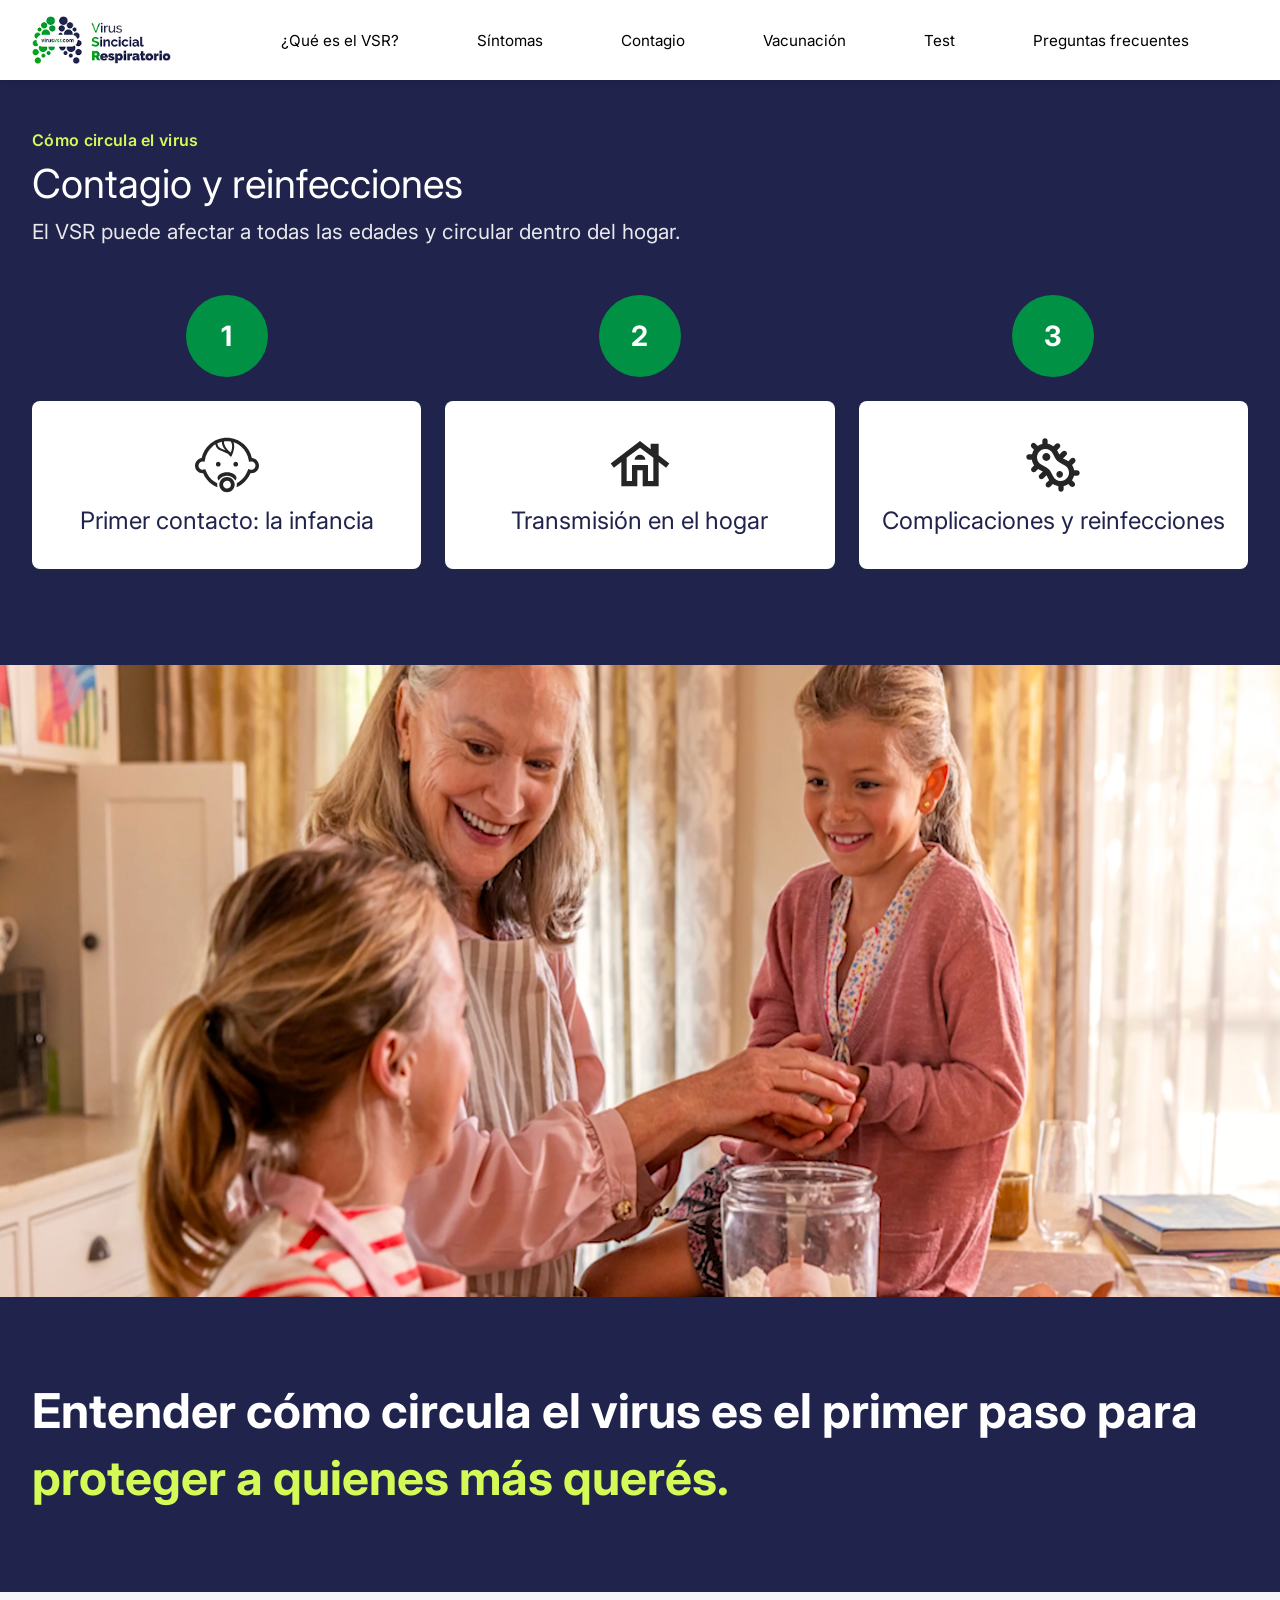
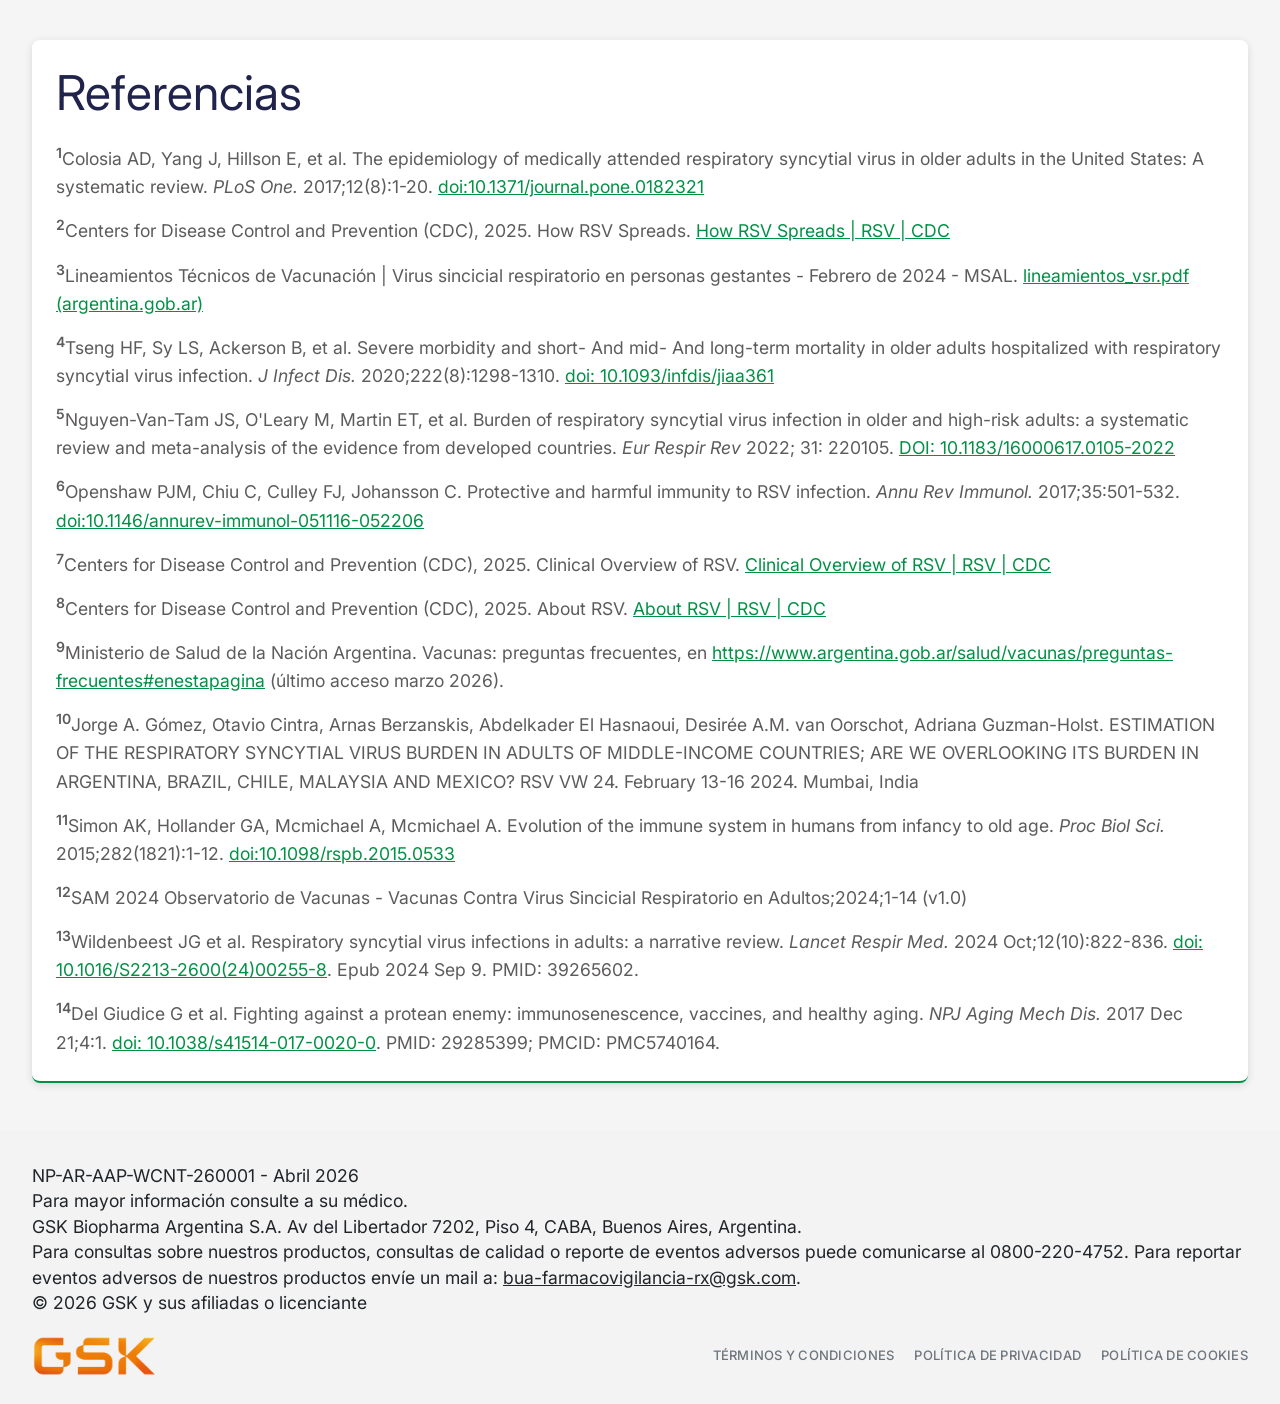
==== contagio.html @ 2f6a4974 "24-4 mapa" ====
<!DOCTYPE html>
<html lang="es">
<head>
  <meta charset="UTF-8">
  <meta name="viewport" content="width=device-width, initial-scale=1.0">
  <title>Contagio y reinfecciones | Virus Sincicial Respiratorio</title>
  <link rel="preconnect" href="https://fonts.googleapis.com">
  <link rel="preconnect" href="https://fonts.gstatic.com" crossorigin>
  <link href="https://fonts.googleapis.com/css2?family=Inter:wght@100..900&display=swap" rel="stylesheet">
  <link href="https://cdn.jsdelivr.net/npm/bootstrap@5.3.2/dist/css/bootstrap.min.css" rel="stylesheet">
  <link href="https://cdn.jsdelivr.net/npm/bootstrap-icons@1.11.1/font/bootstrap-icons.css" rel="stylesheet">
  <link rel="stylesheet" href="css/style.css">
</head>
<body>
  <header class="site-header">
    <div class="container site-header-inner d-flex align-items-center py-3">
      <a href="index.html" class="logo d-flex align-items-center text-decoration-none flex-shrink-0">
        <img src="assets/img/logo-principal-pc.png" alt="VSR - Virus Sincicial Respiratorio" class="logo-img d-block d-lg-none">
        <img src="assets/img/logo-principal-pc.png" alt="VSR - Virus Sincicial Respiratorio" class="logo-img logo-img-pc d-none d-lg-block">
      </a>
      <nav class="header-nav d-none d-lg-flex align-items-center" aria-label="Navegación principal">
        <a href="que-es.html#que-es" class="header-nav-link">¿Qué es el VSR?</a>
        <a href="sintomas.html#sintomas" class="header-nav-link">Síntomas</a>
        <a href="#contagio" class="header-nav-link">Contagio</a>
        <a href="index.html#vacunacion" class="header-nav-link">Vacunación</a>
        <a href="index.html#evaluar-riesgo" class="header-nav-link">Test</a>
        <a href="index.html#faq" class="header-nav-link">Preguntas frecuentes</a>
      </nav>
    </div>
    <div class="header-line"></div>
  </header>

  <main>
    <section id="contagio" class="section-contagio py-5">
      <div class="container">
        <p class="section-contagio-label">Cómo circula el virus</p>
        <h1 class="section-contagio-title mb-2">Contagio y reinfecciones</h1>
        <p class="section-contagio-intro mb-4">El VSR puede afectar a todas las edades y circular dentro del hogar.</p>

        <div class="contagio-flow my-5">
          <div class="contagio-flow-item">
            <span class="contagio-flow-badge contagio-flow-badge-outside d-none d-lg-inline-flex" aria-hidden="true">1</span>
            <div class="contagio-flow-card contagio-card-flip rounded-3 position-relative">
              <div class="contagio-flip-inner">
                <div class="contagio-card-front rounded-3 position-relative">
                  <button type="button" class="contagio-flow-link contagio-ver-mas d-lg-none" aria-label="Ver más">Ver más</button>
                  <div class="contagio-flow-icon">
                    <img src="assets/img/contagios-reinfecciones/bebe.svg" alt="">
                  </div>
                  <h2 class="contagio-flow-title mb-0">Primer contacto: la infancia</h2>
                </div>
                <div class="contagio-card-back rounded-3">
                  <button type="button" class="contagio-flow-link contagio-ver-menos d-lg-none" aria-label="Ver menos">Ver menos</button>
                  <p class="contagio-card-back-text mb-0">La mayoría de las personas contrae VSR en la infancia. En <strong>guarderías</strong> y <strong>escuelas</strong>, el virus se <strong>transmite</strong> con facilidad <sup>2</sup>.</p>
                </div>
              </div>
            </div>
          </div>
          <div class="contagio-arrow text-center py-2"><img src="assets/img/contagios-reinfecciones/flecha-abajo.svg" alt="" class="contagio-arrow-img"></div>

          <div class="contagio-flow-item">
            <span class="contagio-flow-badge contagio-flow-badge-outside d-none d-lg-inline-flex" aria-hidden="true">2</span>
            <div class="contagio-flow-card contagio-card-flip rounded-3 position-relative">
              <div class="contagio-flip-inner">
                <div class="contagio-card-front rounded-3 position-relative">
                  <button type="button" class="contagio-flow-link contagio-ver-mas d-lg-none" aria-label="Ver más">Ver más</button>
                  <div class="contagio-flow-icon">
                    <img src="assets/img/contagios-reinfecciones/en-el-hogar.svg" alt="">
                  </div>
                  <h2 class="contagio-flow-title mb-0">Transmisión en el hogar</h2>
                </div>
                <div class="contagio-card-back rounded-3">
                  <button type="button" class="contagio-flow-link contagio-ver-menos d-lg-none" aria-label="Ver menos">Ver menos</button>
                  <p class="contagio-card-back-text mb-0">Los niños pueden llevar el virus a casa. En el hogar, <strong>adultos mayores</strong> y personas con <strong>enfermedades crónicas</strong> pueden tener mayor riesgo de <strong>complicaciones</strong><sup>2</sup>.</p>
                </div>
              </div>
            </div>
          </div>
          <div class="contagio-arrow text-center py-2"><img src="assets/img/contagios-reinfecciones/flecha-abajo.svg" alt="" class="contagio-arrow-img"></div>

          <div class="contagio-flow-item">
            <span class="contagio-flow-badge contagio-flow-badge-outside d-none d-lg-inline-flex" aria-hidden="true">3</span>
            <div class="contagio-flow-card contagio-card-flip rounded-3 position-relative">
              <div class="contagio-flip-inner">
                <div class="contagio-card-front rounded-3 position-relative">
                  <button type="button" class="contagio-flow-link contagio-ver-mas d-lg-none" aria-label="Ver más">Ver más</button>
                  <div class="contagio-flow-icon">
                    <img src="assets/img/contagios-reinfecciones/reinfecciones.svg" alt="">
                  </div>
                  <h2 class="contagio-flow-title mb-0">Complicaciones y reinfecciones</h2>
                </div>
                <div class="contagio-card-back rounded-3">
                  <button type="button" class="contagio-flow-link contagio-ver-menos d-lg-none" aria-label="Ver menos">Ver menos</button>
                  <p class="contagio-card-back-text mb-0">En algunos casos el <strong>VSR</strong> puede provocar <strong>bronquiolitis</strong> o <strong>neumonía</strong>. Además, puede presentarse más de una vez a lo largo de la vida <sup>7</sup>.</p>
                </div>
              </div>
            </div>
          </div>
        </div>
      </div>
    </section>

    <section class="section-entender-circula">
      <div class="section-entender-foto position-relative">
        <img src="assets/img/entender-como-circula.png" alt="" class="section-entender-img d-lg-none">
        <img src="assets/img/imagen-pc.png" alt="" class="section-entender-img section-entender-img-pc d-none d-lg-block">
        <div class="section-entender-overlay d-none d-lg-flex">
          <span>Este encuentro podría<br>ser interrumpido por el <span class="entender-overlay-vsr">VSR</span></span>
        </div>
      </div>
      <div class="section-entender-texto">
        <div class="container">
          <p class="section-entender-frase mb-0">
            Entender cómo circula el virus es el primer paso para <span class="entender-highlight">proteger a quienes más querés.</span>
          </p>
        </div>
      </div>
    </section>

    <section class="section-referencias py-5" id="referencias">
      <div class="container">
        <div class="referencias-card">
          <h2 class="referencias-title mb-4">Referencias</h2>
          <ul class="referencias-list">
            <li class="referencias-item">
              <sup>1</sup>Colosia AD, Yang J, Hillson E, et al. The epidemiology of medically attended respiratory syncytial virus in older adults in the United States: A systematic review. <em>PLoS One.</em> 2017;12(8):1-20. <a href="https://doi.org/10.1371/journal.pone.0182321" target="_blank" rel="noopener noreferrer">doi:10.1371/journal.pone.0182321</a>
            </li>
            <li class="referencias-item">
              <sup>2</sup>Centers for Disease Control and Prevention (CDC), 2025. How RSV Spreads. <a href="https://www.cdc.gov/rsv/about/transmission.html" target="_blank" rel="noopener noreferrer">How RSV Spreads | RSV | CDC</a>
            </li>
            <li class="referencias-item">
              <sup>3</sup>Lineamientos Técnicos de Vacunación | Virus sincicial respiratorio en personas gestantes - Febrero de 2024 - MSAL. <a href="https://www.argentina.gob.ar/salud/vacunas/lineamientos_vsr" target="_blank" rel="noopener noreferrer">lineamientos_vsr.pdf (argentina.gob.ar)</a>
            </li>
            <li class="referencias-item">
              <sup>4</sup>Tseng HF, Sy LS, Ackerson B, et al. Severe morbidity and short- And mid- And long-term mortality in older adults hospitalized with respiratory syncytial virus infection. <em>J Infect Dis.</em> 2020;222(8):1298-1310. <a href="https://doi.org/10.1093/infdis/jiaa361" target="_blank" rel="noopener noreferrer">doi: 10.1093/infdis/jiaa361</a>
            </li>
            <li class="referencias-item">
              <sup>5</sup>Nguyen-Van-Tam JS, O'Leary M, Martin ET, et al. Burden of respiratory syncytial virus infection in older and high-risk adults: a systematic review and meta-analysis of the evidence from developed countries. <em>Eur Respir Rev</em> 2022; 31: 220105. <a href="https://doi.org/10.1183/16000617.0105-2022" target="_blank" rel="noopener noreferrer">DOI: 10.1183/16000617.0105-2022</a>
            </li>
            <li class="referencias-item">
              <sup>6</sup>Openshaw PJM, Chiu C, Culley FJ, Johansson C. Protective and harmful immunity to RSV infection. <em>Annu Rev Immunol.</em> 2017;35:501-532. <a href="https://doi.org/10.1146/annurev-immunol-051116-052206" target="_blank" rel="noopener noreferrer">doi:10.1146/annurev-immunol-051116-052206</a>
            </li>
            <li class="referencias-item">
              <sup>7</sup>Centers for Disease Control and Prevention (CDC), 2025. Clinical Overview of RSV. <a href="https://www.cdc.gov/rsv/clinical/index.html" target="_blank" rel="noopener noreferrer">Clinical Overview of RSV | RSV | CDC</a>
            </li>
            <li class="referencias-item">
              <sup>8</sup>Centers for Disease Control and Prevention (CDC), 2025. About RSV. <a href="https://www.cdc.gov/rsv/about/index.html" target="_blank" rel="noopener noreferrer">About RSV | RSV | CDC</a>
            </li>
            <li class="referencias-item">
              <sup>9</sup>Ministerio de Salud de la Nación Argentina. Vacunas: preguntas frecuentes, en <a href="https://www.argentina.gob.ar/salud/vacunas/preguntas-frecuentes#enestapagina" target="_blank" rel="noopener noreferrer">https://www.argentina.gob.ar/salud/vacunas/preguntas-frecuentes#enestapagina</a> (último acceso marzo 2026).
            </li>
            <li class="referencias-item">
              <sup>10</sup>Jorge A. Gómez, Otavio Cintra, Arnas Berzanskis, Abdelkader El Hasnaoui, Desirée A.M. van Oorschot, Adriana Guzman-Holst. ESTIMATION OF THE RESPIRATORY SYNCYTIAL VIRUS BURDEN IN ADULTS OF MIDDLE-INCOME COUNTRIES; ARE WE OVERLOOKING ITS BURDEN IN ARGENTINA, BRAZIL, CHILE, MALAYSIA AND MEXICO? RSV VW 24. February 13-16 2024. Mumbai, India
            </li>
            <li class="referencias-item">
              <sup>11</sup>Simon AK, Hollander GA, Mcmichael A, Mcmichael A. Evolution of the immune system in humans from infancy to old age. <em>Proc Biol Sci.</em> 2015;282(1821):1-12. <a href="https://doi.org/10.1098/rspb.2015.0533" target="_blank" rel="noopener noreferrer">doi:10.1098/rspb.2015.0533</a>
            </li>
            <li class="referencias-item">
              <sup>12</sup>SAM 2024 Observatorio de Vacunas - Vacunas Contra Virus Sincicial Respiratorio en Adultos;2024;1-14 (v1.0)
            </li>
            <li class="referencias-item">
              <sup>13</sup>Wildenbeest JG et al. Respiratory syncytial virus infections in adults: a narrative review. <em>Lancet Respir Med.</em> 2024 Oct;12(10):822-836. <a href="https://doi.org/10.1016/S2213-2600(24)00255-8" target="_blank" rel="noopener noreferrer">doi: 10.1016/S2213-2600(24)00255-8</a>. Epub 2024 Sep 9. PMID: 39265602.
            </li>
            <li class="referencias-item">
              <sup>14</sup>Del Giudice G et al. Fighting against a protean enemy: immunosenescence, vaccines, and healthy aging. <em>NPJ Aging Mech Dis.</em> 2017 Dec 21;4:1. <a href="https://doi.org/10.1038/s41514-017-0020-0" target="_blank" rel="noopener noreferrer">doi: 10.1038/s41514-017-0020-0</a>. PMID: 29285399; PMCID: PMC5740164.
            </li>
          </ul>
        </div>
      </div>
    </section>
  </main>

  <footer class="site-footer" role="contentinfo">
    <div class="container site-footer-inner">
      <div class="site-footer-legal">
        <p class="site-footer-line mb-0">NP-AR-AAP-WCNT-260001 - Abril 2026</p>
        <p class="site-footer-line mb-0">Para mayor información consulte a su médico.</p>
        <p class="site-footer-line mb-0">GSK Biopharma Argentina S.A. Av del Libertador 7202, Piso 4, CABA, Buenos Aires, Argentina.</p>
        <p class="site-footer-line mb-0">Para consultas sobre nuestros productos, consultas de calidad o reporte de eventos adversos puede comunicarse al 0800-220-4752. Para reportar eventos adversos de nuestros productos envíe un mail a: <a href="mailto:bua-farmacovigilancia-rx@gsk.com">bua-farmacovigilancia-rx@gsk.com</a>.</p>
        <p class="site-footer-line mb-0">© 2026 GSK y sus afiliadas o licenciante</p>
      </div>
      <div class="site-footer-bar">
        <img src="assets/img/logo-gsk-footer.png" alt="GSK" class="site-footer-logo" width="120" height="40" loading="lazy">
        <nav class="site-footer-nav" aria-label="Enlaces legales">
          <a href="#" class="site-footer-link">Términos y condiciones</a>
          <a href="#" class="site-footer-link">Política de privacidad</a>
          <a href="#" class="site-footer-link">Política de cookies</a>
        </nav>
      </div>
    </div>
  </footer>

  <script src="https://cdn.jsdelivr.net/npm/bootstrap@5.3.2/dist/js/bootstrap.bundle.min.js"></script>
</body>
</html>
---- css/style.css ----
/* ========== Variables ========== */
:root {
  --vsr-bg-dark: #1a1a2e;
  --vsr-bg-darker: #16162a;
  --vsr-green: #009145;
  --vsr-green-hover: #009145;
  --vsr-card-bg: #2d2d2d;
  --vsr-card-bg-light: #3d3d3d;
  --vsr-text: #e0e0e0;
  --vsr-text-muted: #9e9e9e;
}

/* ========== Base ========== */
body {
  margin: 0;
  padding: 0;
  min-height: 100vh;
  background-color: #f5f5f5;
  font-family: "Inter", system-ui, -apple-system, "Segoe UI", Roboto, "Helvetica Neue", Arial, sans-serif;
}

/* ========== HEADER CON LOGO ========== */
.site-header {
  position: sticky;
  top: 0;
  z-index: 1020;
  background-color: #fff;
  box-shadow: 0 2px 8px rgba(0, 0, 0, 0.1);
}

.logo-img {
  display: block;
  max-height: 48px;
  width: auto;
  object-fit: contain;
}

.header-line {
  
  background-color: #5dade2;
  width: 100%;
}

/* ========== HEADER + HERO DESKTOP (solo PC, no toca mobile) ========== */
@media (min-width: 992px) {
  .header-line {
    background-color: black;
  }

  /* Barra superior: logo a la izquierda, enlaces repartidos en el resto del ancho */
  .site-header-inner {
    justify-content: flex-start;
    gap: 0;
  }

  .header-nav {
    flex: 1 1 auto;
    justify-content: space-evenly;
    align-items: center;
    flex-wrap: wrap;
    row-gap: 0.5rem;
    column-gap: clamp(0.5rem, 1.5vw, 1.25rem);
    min-width: 0;
    margin-left: clamp(1.5rem, 4vw, 3.5rem);
    padding: 0;
  }

  .header-nav-link {
    color: black;
    font-size: 0.95rem;
    font-weight: 400;
    text-decoration: none;
    text-align: center;
    line-height: 1.25;
  }

  .header-nav-link:hover {
    color: #20244c;
    text-decoration: underline;
  }

  .hero-desktop {
    background-color: #fafafa;
    padding: 3rem 0 0;
  }

  .hero-desktop-arrow-wrap {
    display: flex;
    justify-content: center;
    align-items: center;
    padding-top:6rem;
    padding-bottom: 4rem;
  }

  .hero-desktop-arrow-link {
    display: inline-flex;
    line-height: 0;
    opacity: 0.85;
    transition: opacity 0.2s ease, transform 0.2s ease;
  }

  .hero-desktop-arrow-link:hover,
  .hero-desktop-arrow-link:focus-visible {
    opacity: 1;
    transform: translateY(2px);
  }

  .hero-desktop-arrow-link:focus-visible {
    outline: 2px solid #009145;
    outline-offset: 4px;
    border-radius: 4px;
  }

  .hero-desktop-left {
    padding-right: 2rem;
  }

  .hero-desktop-left .intro-title {
    text-align: left;
    font-size: 3.6rem;
  }

  .hero-desktop-right {
    position: relative;
    display: flex;
  }

  .hero-desktop-img-wrap {
    position: relative;
    flex: 1;
    width: 100%;
    min-height: 0;
    border-radius: 8px;
    overflow: hidden;
    cursor: default;
    /* Proporción del diseño Figma: 632×596 para que no se estire */
  }

  .hero-desktop-bg {
    position: absolute;
    inset: 0;
    background-image: url("../assets/img/Imagen-principal-pc.png");
    background-size: cover;
    background-position: center;
    background-repeat: no-repeat;
  }

  .hero-desktop-overlay {
    position: absolute;
    bottom: 1rem;
    left: 50%;
    transform: translateX(calc(-50% - 40px));
    background-color: rgba(54, 54, 54, 1);
    color: #fff;
    padding: 1rem 1.5rem;
    border-radius: 8px;
    max-width: 450px;
    width: max-content;
    z-index: 2;
    opacity: 0;
    visibility: hidden;
    pointer-events: none;
    transition: opacity 0.28s ease, visibility 0.28s ease, transform 0.28s ease;
  }

  .hero-desktop-img-wrap:hover .hero-desktop-overlay,
  .hero-desktop-img-wrap:focus-within .hero-desktop-overlay {
    opacity: 1;
    visibility: visible;
    pointer-events: auto;
    transform: translateX(-50%);
  }

  .hero-desktop-overlay-text {
    font-size: 2rem;
    font-weight: 600;
    margin: 0;
    text-align: center;
  }

  .hero-desktop-overlay .text-vsr {
    color: #D3FA57;
  }

  .hero-desktop .intro-buttons .btn {
    width: auto;
    min-width: 200px;
  }

  /* ¿Qué es el VSR? - versión PC (pisar .py-5 de Bootstrap, que usa !important) */
  .section-que-es.py-5 {
    padding-top: 6.25rem !important; /* 100px @ 16px */
    padding-bottom: 6.25rem !important;
  }

  .que-es-label {
    font-size: 1rem; /* 16px @ 16px — mismo criterio que reconocer / evaluar riesgo */
    font-weight: 400;
    letter-spacing: 0.02em;
    color: #009145;
    margin: 0;
    text-align: left;
  }

  .section-que-es .tabs-title {
    text-align: left;
    font-size: 3rem;
    color:#000000
  }

  .section-que-es .que-es-content-wrap {
    max-width: 100%;
    margin-left: auto;
    margin-right: auto;
  }

  .section-que-es .tabs-text,
  .section-que-es .que-es-intro-text {
    text-align: left;
    max-width: 100%;
    width: 100%;
    margin-left: 0;
    margin-right: 0;
    font-size: 1.38rem;
  }

  .section-que-es .que-es-intro-text {
    font-size: 1.5rem;
  }

  .section-que-es .que-es-cards {
    display: grid !important;
    grid-template-columns: 1fr 1fr;
    gap: 1.5rem;
    margin-top: 6rem;
  }

  .section-que-es .que-es-card {
    width: 100%;
    box-sizing: border-box;
    border: 1px solid rgba(0, 145, 69, 0.35);
    border-bottom: 1px solid rgba(0, 145, 69, 0.35);
    box-shadow: 0 2px 4px 0 rgba(0, 0, 0, 0.08);
    min-height: 160px;
    height: auto;
    padding: 40px 24px;
  }

  .section-que-es .que-es-card-icon,
  .section-que-es .que-es-card-icon img {
    width: 4rem;
    height: 4rem;
  }

  .section-que-es .que-es-card-title {
    font-size: 1.5rem;
    font-weight: 700;
    line-height: 1.3;
  }

  .section-que-es .que-es-card-desc {
    font-size: 1.5rem;
    font-weight: 400;
  }

  /* Orden en grid: fila1 = Mayor riesgo, Se transmite | fila2 = Más frecuente, Afecta */
  .section-que-es .que-es-card:nth-child(1) { grid-column: 2; grid-row: 2; }
  .section-que-es .que-es-card:nth-child(2) { grid-column: 2; grid-row: 1; }
  .section-que-es .que-es-card:nth-child(3) { grid-column: 1; grid-row: 1; }
  .section-que-es .que-es-card:nth-child(4) { grid-column: 1; grid-row: 2; }
}

/* ========== BANNER CON FOTO DE FONDO ========== */
.banner-main {
  position: relative;
  min-height: 388px;
  display: flex;
  align-items: flex-end;
  justify-content: center;
  overflow: hidden;
}

.banner-bg {
  position: absolute;
  inset: 0;
  background-color: #2c3e50;
  background-image: url("../assets/img/banner-principal.png");
  background-size: cover;
  background-position: center;
  background-repeat: no-repeat;
}

.banner-content {
  position: relative;
  z-index: 1;
  display: flex;
  align-items: flex-end;
  justify-content: center;
  padding: 0;
  width: 100%;
}

.banner-box {
  background-color: #363636;
  color: #fff;
  text-align: center;
  padding: 1rem 1.5rem;
  width: 100%;
  max-width: 100%;
  opacity: 0;
  transform: translateX(-40px);
  animation: banner-box-enter 0.6s ease 2s forwards;
  margin-bottom:20px ;
}

@keyframes banner-box-enter {
  to {
    opacity: 1;
    transform: translateX(0);
  }
}

.banner-box-line {
  font-size: 1.5rem;
  font-weight: 700;
  margin: 0;
  line-height: 1.3;
}

.banner-box-vsr {
  font-size: 1.5rem;
  font-weight: 700;
  color: #D3FA57 !important;
  line-height: 1.2;
}

/* ========== SECCIÓN DEBAJO DEL BANNER ========== */
.section-below-banner {
  background-color: #fff;
  color: #212529;
}

.intro-title {
  font-size: 2.3rem;
  font-weight: 400;
  color: black;
  line-height: 1.3;
  margin: 0;
}

.intro-title .intro-icon {
  display: inline-flex;
  align-items: center;
  color: #3498db;
  font-size: 1.3rem;
  vertical-align: middle;
}

.intro-subtitle {
  font-size: 1rem;
  font-weight: 400;
  color: #212529;
  margin: 0;
}

.intro-buttons .btn {
  width: 100%;
  padding: 0.75rem 1.25rem;
  border-radius: 8px;
  font-weight: 500;
  font-size: 1.3rem;
}

.btn-cta-primary {
  background-color: var(--vsr-green) !important;
  color: #fff !important;
  border: none;
}

.btn-cta-primary:hover {
  background-color: var(--vsr-green-hover) !important;
  color: #fff !important;
}

.btn-cta-outline {
  background-color: #E6F4EC;
  color: #009145;
  border: none;
  box-shadow: 0 2px 4px rgba(0, 0, 0, 0.15);
}

.btn-cta-outline:hover {
  background-color: #d8efe3;
  color: #009145;
  box-shadow: 0 2px 6px rgba(0, 0, 0, 0.18);
}

.link-learn {
  font-size: 0.9rem;
  color: var(--vsr-green);
  text-decoration: none;
}

.link-learn:hover {
  color: var(--vsr-green-hover);
  text-decoration: underline;
}

/* ========== TABS (¿Qué es? / Síntomas / Prevención / etc.) ========== */
.section-tabs {
  background-color: #f8f9fa;
  color: #212529;
  box-shadow: 10px 4px 20px rgba(0, 0, 0, 0.08), 10px 2px 8px rgba(0, 0, 0, 0.04);
  
}

.tabs-nav {
  flex-wrap: nowrap;
  overflow-x: auto;
  padding: 0.5rem 1rem;
  min-height: 56px;
  background-color: #ffffff;
  box-shadow: 0 -2px 4px 0 rgba(0, 0, 0, 0.15);
  -webkit-overflow-scrolling: touch;
  border-radius: 0;
  width: 100%;
}

.tab-btn {
  display: flex;
  flex-direction: column;
  align-items: center;
  gap: 0.25rem;
  flex: 1;
  min-width: 0;
  padding: 0.5rem 0.25rem;
  border: none;
  background: transparent;
  color: #20244C;
  font-size: 0.7rem;
  font-weight: 500;
  border-radius: 8px;
  cursor: pointer;
  transition: background-color 0.2s, color 0.2s;
}

.tab-btn-icon {
  width: 28px;
  height: 28px;
  object-fit: contain;
}

.tab-btn:hover {
  color: #212529;
  background-color: rgba(0, 0, 0, 0.05);
}

.tab-btn.active {
  color: var(--vsr-green);
  background-color: rgba(46, 204, 113, 0.12);
}

/* ========== Bloque ¿Qué es el VSR? (solo contenido) ========== */
.section-que-es {
  background-color: #f8f9fa;
  color: #212529;
}

.section-que-es .container {
  text-align: left;
}

.que-es-content-wrap {
  width: 100%;
  max-width: 100%;
}

.que-es-intro-text {
  width: 100%;
  max-width: 100%;
  box-sizing: border-box;
}

.que-es-text-green {
  color: #009145;
  font-weight: 700;
}

.que-es-cards {
  display: flex;
  flex-direction: column;
  gap: 24px;
}

.que-es-card {
  display: flex;
  align-items: center;
  gap: 12px;
  padding: 8px;
  border-radius: 8px;
  border: none;
  border-bottom: 1px solid #009145;
  background-color: #FFFFFF;
  box-shadow: 0 2px 4px 0 rgba(0, 0, 0, 0.15);
}

.que-es-card-icon {
  width: 48px;
  height: 48px;
  flex-shrink: 0;
  display: flex;
  align-items: center;
  justify-content: center;
}

.que-es-card-icon img {
  width: 48px;
  height: 48px;
  object-fit: contain;
  display: block;
}

.que-es-card-body {
  flex: 1;
  min-width: 0;
}

.que-es-card-title {
  font-size: 1rem;
  font-weight: 700;
  color: #212529;
  margin: 0;
}

.que-es-card-desc {
  font-size: 0.9rem;
  font-weight: 400;
  color: #5D5B5C;
  line-height: 1.4;
  margin: 0;
}

.que-es-card-desc sup {
  font-size: 0.6em;
}

/* ========== Bloque neumonía VSR (debajo de ¿Qué es el VSR?) ========== */
.section-neumonia-vsr {
  background-color: #20244C;
  color: #fff;
  padding: 3rem 0rem;
}

.neumonia-vsr-destacado {
  font-size: 1.3rem;
  font-weight: 600;
  color: #fff;
  line-height: 1.4;
  margin: 0;
}

.neumonia-vsr-highlight {
  color: #D3FA57;
  font-weight: 700;
}

.neumonia-vsr-highlight sup {
  color: inherit;
  font-size: 0.6em;
}

.neumonia-vsr-texto {
  font-size: 1rem;
  font-weight: 400;
  color: #fff;
  line-height: 1.5;
  margin: 0;
}

.neumonia-vsr-texto sup {
  font-size: 0.6em;
}

@media (min-width: 992px) {
  .neumonia-vsr-destacado {
    font-size: 3rem;
    
  }
  .neumonia-vsr-highlight{
    font-weight: 600;
  }

  .neumonia-vsr-texto {
    font-size: 1.5rem;
  }
}

/* ========== Navegación inferior (como app) ========== */
.bottom-nav {
  position: fixed;
  bottom: 0;
  left: 0;
  right: 0;
  z-index: 1030;
  display: flex;
  justify-content: space-around;
  align-items: center;
  background-color: #ffffff;
  padding: 0.5rem 0.25rem;
  padding-bottom: max(0.5rem, env(safe-area-inset-bottom));
  box-shadow: 0 -2px 8px rgba(0, 0, 0, 0.1);
  min-height: 56px;
}

.bottom-nav-item {
  display: flex;
  flex-direction: column;
  align-items: center;
  gap: 0.2rem;
  flex: 1;
  padding: 0.35rem 0.25rem;
  color: #6c757d;
  font-size: 0.65rem;
  font-weight: 500;
  text-decoration: none;
  border-radius: 8px;
  transition: background-color 0.2s, color 0.2s;
}

.bottom-nav-item:hover {
  color: #212529;
  background-color: rgba(0, 0, 0, 0.04);
}

.bottom-nav-item.active {
  color: var(--vsr-green);
  background-color: rgba(46, 204, 113, 0.12);
}

.bottom-nav-icon {
  width: 26px;
  height: 26px;
  object-fit: contain;
}

.bottom-nav-item-btn {
  background: none;
  border: none;
  cursor: pointer;
  font: inherit;
}

/* ========== Menú móvil (desplegable de abajo hacia arriba) ========== */
.mobile-menu-overlay {
  position: fixed;
  inset: 0;
  z-index: 1040;
  background-color: rgba(0, 0, 0, 0.5);
  opacity: 0;
  visibility: hidden;
  transition: opacity 0.3s ease, visibility 0.3s ease;
}

.mobile-menu-overlay.open {
  opacity: 1;
  visibility: visible;
}

.mobile-menu-panel {
  position: fixed;
  left: 0;
  right: 0;
  bottom: 0;
  max-height: 85vh;
  overflow-y: auto;
  background-color: #fff;
  border-radius: 16px 16px 0 0;
  box-shadow: 0 -4px 20px rgba(0, 0, 0, 0.15);
  transform: translateY(100%);
  transition: transform 0.35s cubic-bezier(0.32, 0.72, 0, 1);
}

.mobile-menu-overlay.open .mobile-menu-panel {
  transform: translateY(0);
}

.mobile-menu-header {
  border-bottom: 1px solid rgba(0, 0, 0, 0.08);
}

.mobile-menu-logo-img {
  max-height: 40px;
  width: auto;
  object-fit: contain;
}

.mobile-menu-logo-text {
  font-size: 0.95rem;
  font-weight: 600;
  color: #20244C;
  display: block;
}

.mobile-menu-logo-text .text-vsr,
.mobile-menu-logo .vsr-verde {
  color: var(--vsr-green);
}

.mobile-menu-logo-site {
  font-size: 0.7rem;
  color: #6c757d;
  margin-top: 0.15rem;
}

.mobile-menu-close {
  font-size: 1.5rem;
  color: #495057;
  line-height: 1;
}

.mobile-menu-close:hover {
  color: #212529;
}

.mobile-menu-nav {
  display: flex;
  flex-direction: column;
  padding-top: 0.5rem;
}

.mobile-menu-link {
  display: flex;
  align-items: center;
  gap: 1rem;
  padding: 1rem 0.75rem;
  color: #212529;
  text-decoration: none;
  font-size: 1rem;
  font-weight: 500;
  border-radius: 8px;
  transition: background-color 0.2s, color 0.2s;
}

.mobile-menu-link:hover {
  background-color: rgba(0, 0, 0, 0.04);
  color: #20244C;
}

.mobile-menu-icon {
  width: 28px;
  height: 28px;
  object-fit: contain;
  flex-shrink: 0;
}

.mobile-menu-icon-bi {
  font-size: 1.4rem;
  color: #20244C;
  width: auto;
  height: auto;
}

body {
  padding-bottom: 72px;
}

.tab-panel {
  display: none;
  animation: fadeIn 0.25s ease;
}

.tab-panel.active {
  display: block;
}

@keyframes fadeIn {
  from { opacity: 0; }
  to { opacity: 1; }
}

.tabs-title {
  font-size: 2.1rem;
  font-weight: 400;
  color: #20244C;
  margin: 0;
  text-align: left;
}

.tabs-text {
  font-size: 1rem;
  color: black;
  line-height: 1.5;
  margin: 0;
  text-align: left;
}

.tabs-text sup {
  font-size: 0.7em;
  vertical-align: super;
  line-height: 0;
}

.tab-card {
  background: #fff;
  border-radius: 12px;
  padding: 1rem;
  text-align: center;
  box-shadow: 0 2px 8px rgba(0, 0, 0, 0.06);
  height: 100%;
  display: flex;
  flex-direction: column;
  align-items: center;
  gap: 0.5rem;
  transition: box-shadow 0.2s;
}

.tab-card:hover {
  box-shadow: 0 4px 12px rgba(0, 0, 0, 0.08);
}

.tab-card-icon {
  width: 64px;
  height: 64px;
  display: flex;
  align-items: center;
  justify-content: center;
  color: var(--vsr-green);
  font-size: 3.25rem;
}

.tab-card-label {
  font-size: 1.2rem;
  font-weight: 600;
  color: #20244C;
  line-height: 1.3;
}

/* ========== Botones CTA ========== */
.btn-cta {
  background-color: var(--vsr-green);
  color: #fff;
  border: none;
  padding: 0.6rem 1.25rem;
  border-radius: 8px;
  font-weight: 600;
  transition: background-color 0.2s;
}

.btn-cta:hover {
  background-color: var(--vsr-green-hover);
  color: #fff;
}

/* ========== Evaluá tu riesgo ========== */
#evaluar-riesgo {
  scroll-margin-top: 5.5rem; /* ancla bajo header sticky */
}

.section-evaluar-riesgo {
  background-color: #fafafa;
  color: #212529;
  padding-top: 3rem;
  padding-bottom: 3rem;
}

.section-evaluar-riesgo .container {
  text-align: left;
}

.evaluar-riesgo-label {
  font-size: 1rem; /* 16px @ 16px — mismo criterio que .reconocer-label */
  font-weight: 500;
  letter-spacing: 0.02em;
  color: var(--vsr-green);
  margin: 0 0 0.5rem 0;
  text-align: left;
}

.evaluar-riesgo-title {
  font-size: 2.1rem;
  font-weight: 400;
  color: black;
  line-height: 1.25;
  margin: 0;
  text-align: left;
}

.evaluar-riesgo-text {
  font-size: 1rem;
  font-weight: 400;
  color: #212529;
  line-height: 1.5;
  margin: 0;
  text-align: left;
}

.btn-evaluar-test {
  padding: 0.75rem 1rem;
  display: block;
  width: 100%;
  border-radius: 99px;
}

/* Botón primario Figma — «Comenzar el test» (Evaluá tu riesgo) */
#btnAbrirAutotest.btn-cta.btn-evaluar-test {
  display: inline-flex;
  align-items: center;
  justify-content: center;
  gap: 10px;
  width: fit-content;
  max-width: min(100%, 228px);
  height: 56px;
  min-height: 56px;
  padding: 16px 32px;
  box-sizing: border-box;
  background-color: #408945;
  color: #fff;
  border: none;
  border-radius: 99px;
  box-shadow: 0 2px 4px rgba(0, 0, 0, 0.15);
  font-weight: 400;
  font-size: 1rem;
  line-height: 1.2;
  text-align: center;
  transition: background-color 0.2s, box-shadow 0.2s;
}

#btnAbrirAutotest.btn-cta.btn-evaluar-test:hover {
  background-color: #009145;
  color: #fff;
  box-shadow: 0 2px 6px rgba(0, 0, 0, 0.18);
}

#btnAbrirAutotest.btn-cta.btn-evaluar-test:focus-visible {
  outline: 2px solid #2d5c2e;
  outline-offset: 2px;
}

@media (min-width: 992px) {
  .section-evaluar-riesgo {
    padding-top: 100px;
    padding-bottom: 100px;
  }
  .section-evaluar-riesgo .container {
    text-align: left;
  }

  .section-evaluar-riesgo .evaluar-riesgo-label,
  .section-evaluar-riesgo .evaluar-riesgo-title,
  .section-evaluar-riesgo .evaluar-riesgo-text {
    text-align: left;
  }

  .section-evaluar-riesgo .evaluar-riesgo-title {
    font-size: 3rem;
  }

  .section-evaluar-riesgo .evaluar-riesgo-text {
    font-size: 1.5rem;
  }

  .section-evaluar-riesgo .btn-evaluar-test {
    max-width: 320px;
    margin-left: 0;
    margin-right: auto;
    font-size: 1.1rem;
  }

  .section-evaluar-riesgo #btnAbrirAutotest.btn-evaluar-test {
    max-width: min(100%, 300px);
    width: fit-content;
    font-size: 1.5rem;
  }
}

/* ========== Autotest (pop-up) — tarjeta Test ========== */
.autotest-overlay {
  position: fixed;
  inset: 0;
  z-index: 1050;
  background-color: rgba(45, 45, 45, 0.72);
  display: flex;
  align-items: center;
  justify-content: center;
  padding: 1rem;
  padding-bottom: max(1rem, env(safe-area-inset-bottom));
  opacity: 0;
  visibility: hidden;
  transition: opacity 0.3s ease, visibility 0.3s ease;
}

.autotest-overlay.open {
  opacity: 1;
  visibility: visible;
}

.autotest-modal {
  background-color: #fff;
  border-radius: 16px;
  max-width: 420px;
  width: 100%;
  max-height: min(90vh, 720px);
  display: flex;
  flex-direction: column;
  box-shadow: 0 12px 40px rgba(0, 0, 0, 0.28);
  position: relative;
  overflow: hidden;
}

.autotest-close {
  position: absolute;
  top: 0.85rem;
  right: 0.85rem;
  z-index: 2;
  background: none;
  border: none;
  font-size: 1.35rem;
  color: #5d5b5c;
  cursor: pointer;
  padding: 0.35rem;
  line-height: 1;
}

.autotest-close:hover {
  color: #212529;
}

.autotest-step.hidden {
  display: none !important;
}

.autotest-step:not(.hidden) {
  display: flex;
  flex-direction: column;
  flex: 1;
  min-height: 0;
}

.autotest-card-head {
  flex-shrink: 0;
  padding: 2.5rem 1.25rem 0.75rem;
  padding-right: 3rem;
}

.autotest-topbar {
  min-height: 2rem;
  display: flex;
  align-items: center;
  margin-bottom: 0.25rem;
}

.autotest-topbar-spacer {
  display: inline-block;
  width: 2rem;
  height: 2rem;
}

.autotest-back {
  background: none;
  border: none;
  font-size: 1.35rem;
  color: #5d5b5c;
  cursor: pointer;
  padding: 0.2rem;
  margin: -0.2rem 0 0 -0.2rem;
  line-height: 1;
}

.autotest-back:hover {
  color: #212529;
}

.autotest-kicker {
  font-size: 0.75rem;
  font-weight: 500;
  text-transform: uppercase;
  letter-spacing: 0.06em;
  color: #6c757d;
  margin: 0 0 0.35rem;
}

.autotest-card-title {
  font-size: 1.125rem;
  font-weight: 500;
  color: #212529;
  line-height: 1.3;
  margin: 0;
}

.autotest-step-text {
  font-size: 0.9375rem;
  color: #495057;
  line-height: 1.55;
  margin: 0;
}

.autotest-card-body {
  flex: 1;
  min-height: 0;
  overflow-y: auto;
  padding: 0.5rem 1.25rem 1rem;
  -webkit-overflow-scrolling: touch;
}

.autotest-card-footer {
  flex-shrink: 0;
  padding: 1rem 1.25rem 1.25rem;
  border-top: 1px solid #e9ecef;
  background-color: #fff;
}

.autotest-btn-footer {
  width: 100%;
  padding: 0.85rem 1rem;
  font-weight: 600;
  font-size: 1rem;
  border: none;
  border-radius: 10px;
  cursor: pointer;
  text-decoration: none;
  text-align: center;
  display: block;
  background-color: #009145;
  color: #fff !important;
  transition: background-color 0.2s, color 0.2s;
}

.autotest-btn-footer:hover:not(:disabled) {
  background-color: #007a3a;
  color: #fff !important;
}

.autotest-btn-footer:disabled {
  opacity: 0.45;
  cursor: not-allowed;
}

.autotest-btn-footer--outline {
  margin-top: 0.65rem;
  background-color: #fff;
  color: #495057 !important;
  border: 1px solid #ced4da;
}

.autotest-btn-footer--outline:hover {
  background-color: #f8f9fa;
  color: #212529 !important;
}

.autotest-final-footer {
  display: flex;
  gap: 0.65rem;
  align-items: center;
}

.autotest-final-footer .autotest-btn-footer {
  flex: 1 1 0;
  margin-top: 0;
}

.autotest-progressbar-wrap {
  margin-bottom: 1rem;
}

.autotest-progressbar {
  height: 4px;
  background-color: #dee2e6;
  border-radius: 4px;
  overflow: hidden;
}

.autotest-progressbar-fill {
  height: 100%;
  background-color: #009145;
  border-radius: 4px;
  transition: width 0.35s ease;
}

.autotest-progress-label {
  font-size: 0.8125rem;
  color: #6c757d;
  margin: 0.5rem 0 0;
}

.autotest-q-title {
  font-size: 1.05rem;
  font-weight: 700;
  color: #212529;
  margin: 0 0 0.75rem;
  line-height: 1.35;
}

.autotest-q-hint {
  font-size: 0.8125rem;
  color: #6c757d;
  margin: -0.35rem 0 0.65rem;
}

.autotest-options {
  display: flex;
  flex-direction: column;
  gap: 0.45rem;
}

.autotest-option {
  display: flex;
  align-items: flex-start;
  gap: 0.65rem;
  padding: 0.55rem 0.65rem;
  border-radius: 10px;
  cursor: pointer;
  font-size: 0.9375rem;
  color: #212529;
  background-color: #f8f9fa;
  border: 1px solid transparent;
  transition: background-color 0.2s, border-color 0.2s;
}

.autotest-option:hover {
  background-color: #eef0f2;
}

.autotest-option:has(input:checked) {
  font-weight: 600;
  background-color: rgba(0, 145, 69, 0.1);
  border-color: rgba(0, 145, 69, 0.35);
}

/* Opciones tipo radio: círculo nativo unificado (también check P2 con misma forma) */
.autotest-option input[type="radio"],
.autotest-options-check .autotest-option input[type="checkbox"] {
  appearance: none;
  -webkit-appearance: none;
  width: 1.125rem;
  height: 1.125rem;
  margin-top: 0.15rem;
  flex-shrink: 0;
  border: 2px solid #adb5bd;
  border-radius: 50%;
  background-color: #fff;
  cursor: pointer;
  transition: border-color 0.15s, box-shadow 0.15s;
}

.autotest-option input[type="radio"]:checked,
.autotest-options-check .autotest-option input[type="checkbox"]:checked {
  border-color: #009145;
  box-shadow: inset 0 0 0 4px #009145;
}

.autotest-option input[type="radio"]:focus-visible,
.autotest-options-check .autotest-option input[type="checkbox"]:focus-visible {
  outline: 2px solid #009145;
  outline-offset: 2px;
}

.autotest-options-check .autotest-option {
  font-size: 0.9rem;
}

/* Pantalla final — compartir */
.autotest-final-body {
  padding-top: 2.75rem;
}

.autotest-final-tagline {
  font-size: 0.875rem;
  color: #6c757d;
  margin: 0 0 0.5rem;
  font-weight: 400;
  line-height: 1.35;
}

.autotest-final-rule {
  height: 2px;
  width: 100%;
  background-color: #009145;
  margin: 0 0 1.25rem;
  border-radius: 1px;
}

.autotest-final-heading {
  font-size: 1.35rem;
  font-weight: 700;
  color: #212529;
  margin: 0 0 1rem;
  line-height: 1.3;
}

.autotest-final-lead {
  font-size: 1.05rem;
  font-weight: 700;
  color: #212529;
  margin: 0 0 0.65rem;
  line-height: 1.4;
}

.autotest-final-text {
  font-size: 0.9375rem;
  font-weight: 400;
  color: #212529;
  margin: 0;
  line-height: 1.5;
}

/* —— Resultado por nivel (sin cabecera TEST / título del flujo) —— */
.autotest-result {
  position: relative;
}

.autotest-result-back {
  position: absolute;
  top: 0.6rem;
  left: 0.5rem;
  z-index: 3;
  width: 2.25rem;
  height: 2.25rem;
  display: flex;
  align-items: center;
  justify-content: center;
  padding: 0;
  margin: 0;
  border: none;
  border-radius: 50%;
  background-color: rgba(255, 255, 255, 0.9);
  color: #5d5b5c;
  font-size: 1.2rem;
  line-height: 1;
  cursor: pointer;
  box-shadow: 0 1px 3px rgba(0, 0, 0, 0.12);
}

.autotest-result-back:hover {
  color: #212529;
  background-color: #fff;
}

.autotest-result-body {
  padding-top: 0rem;
}

.autotest-result-hero {
  display: flex;
  flex-direction: column;
  align-items: center;
  text-align: center;
  gap: 0.65rem;
  margin: 0 -1.25rem 1rem;
  padding: 1.25rem 1.25rem 1rem;
  border-radius: 0;
} 

.autotest-result-icon-ring {
  width: 84px;
  height: 84px;
  border-radius: 50%;
  display: flex;
  align-items: center;
  justify-content: center;
  flex-shrink: 0;
}

.autotest-result-icon-img {
  display: block;
  width: 28px;
  height: 28px;
  object-fit: contain;
}

.autotest-result-badge {
  font-size: 0.8125rem;
  font-weight: 700;
  letter-spacing: 0.04em;
  text-transform: uppercase;
  margin: 0;
  color: #212529;
}

.autotest-result-section-label {
  display: none;
  font-size: 0.875rem;
  color: #5d5b5c;
  font-weight: 400;
  margin: 0 0 0.65rem;
  padding-bottom: 0.4rem;
  border-bottom: 2px solid #009145;
  width:100%;
  max-width: 100%;
  line-height: 1.3;
}

.autotest-result-copy {
  min-width: 0;
}

.autotest-result-title {
  font-size: 1rem;
  font-weight: 700;
  color: #212529;
  margin: 0 0 0.85rem;
  line-height: 1.35;
}

.autotest-result-text {
  font-size: 1rem;
  font-weight: 400;
  line-height: 1.55;
  color: #212529;
}

.autotest-result-text p {
  margin: 0 0 0.75rem;
  font-size: inherit;
}

.autotest-result-text sup {
  font-size: 0.6em;
  font-weight: 600;
}

.autotest-result-text p:last-child {
  margin-bottom: 0;
}

.autotest-result-footer {
  display: flex;
  flex-direction: column;
  gap: 0;
}

.autotest-result--lvl-bajo .autotest-result-hero {
  background-color: #8acca9;
}

.autotest-result--lvl-bajo .autotest-result-icon-ring {
  background-color: #00843f;
}

.autotest-result--lvl-bajo .autotest-result-badge {
  text-transform: none;
  letter-spacing: 0.02em;
  color: #00843f;
  font-size: 1rem;
  font-weight: 700;
}

.autotest-result--lvl-moderado .autotest-result-hero {
  background-color: rgba(229, 160, 0, 0.302);
}

.autotest-result--lvl-moderado .autotest-result-icon-ring {
  background-color: #e5a000;
}

.autotest-result--lvl-aumentado .autotest-result-hero {
  background-color: rgba(191, 106, 2, 0.302);
}

.autotest-result--lvl-aumentado .autotest-result-icon-ring {
  background-color: #bf6a02;
}

.autotest-result--lvl-moderado .autotest-result-badge {
  text-transform: none;
  letter-spacing: 0.02em;
  color: #e5a000;
  font-size: 1rem;
  font-weight: 700;
}

.autotest-result--lvl-aumentado .autotest-result-badge {
  text-transform: none;
  letter-spacing: 0.02em;
  color: #bf6a02;
  font-size: 1rem;
  font-weight: 700;
}

@media (min-width: 992px) {
  .autotest-overlay {
    padding: 2rem;
  }

  .autotest-modal {
    max-width: 520px;
    max-height: min(96vh, 920px);
    height: auto;
    overflow-x: hidden;
    overflow-y: auto;
    border-radius: 20px;
  }

  .autotest-step:not(.hidden) {
    flex: 0 0 auto;
    min-height: 0;
  }

  .autotest-card-head {
    padding-left: 1.75rem;
    padding-right: 3.5rem;
  }

  .autotest-card-body {
    padding-left: 1.75rem;
    padding-right: 1.75rem;
    overflow-y: visible;
    flex: 0 0 auto;
    min-height: 0;
  }

  .autotest-card-footer {
    padding-left: 1.75rem;
    padding-right: 1.75rem;
  }

  .autotest-result-hero {
    margin-left: -1.75rem;
    margin-right: -1.75rem;
    padding-left: 1.75rem;
    padding-right: 1.75rem;
    border-radius: 12px;
    height: auto;
    min-height: 0;
  }

  .autotest-card-title {
    font-size: 1.25rem;
  }

  .autotest-q-title {
    font-size: 1.125rem;
  }

  .autotest-result-footer {
    flex-direction: column;
  }

  .autotest-result-footer .autotest-btn-footer {
    width: 100%;
  }

  .autotest-result .autotest-result-section-label {
    display: block;
  }

  /* Resultado bajo riesgo — layout tipo diseño PC */
  .autotest-result--lvl-bajo .autotest-result-hero {
    border-radius: 12px 12px 0 0;
    margin-bottom: 0;
    padding-top: 1.75rem;
    padding-bottom: 1.5rem;
    
  }
  .autotest-result-hero {
    align-items: center;
    justify-content: center;
  }
  .autotest-result--lvl-bajo .autotest-result-icon-ring {
    width: 80px;
    height: 80px;
  }

  .autotest-result--lvl-bajo .autotest-result-icon-img {
    width: 80px;
    height: 80px;
  }
  .autotest-result-icon-img{
    width: 64px;
    height: 64px;
  }
  .autotest-result--lvl-bajo .autotest-result-badge {
    font-size: 1.5rem;
    line-height: 1.25;
  }

  .autotest-result--lvl-bajo .autotest-result-copy {
    padding-top: 1.35rem;
  }

  .autotest-result--lvl-bajo .autotest-result-title {
    font-size: 1rem;
    font-weight: 700;
    line-height: 1.35;
    margin-bottom: 1rem;
  }

  .autotest-result--lvl-bajo .autotest-result-text {
    font-size: 1rem;
    font-weight: 400;
    line-height: 1.55;
  }

  .autotest-result--lvl-bajo .autotest-result-text p {
    font-size: inherit;
    font-weight: 400;
  }

  .autotest-result--lvl-moderado .autotest-result-hero,
  .autotest-result--lvl-aumentado .autotest-result-hero {
    border-radius: 12px 12px 0 0;
    margin-bottom: 0;
    padding-top: 1.75rem;
    padding-bottom: 1.5rem;
  }

  .autotest-result--lvl-moderado .autotest-result-icon-ring,
  .autotest-result--lvl-aumentado .autotest-result-icon-ring {
    width: 120px;
    height: 120px;
  }

  .autotest-result--lvl-moderado .autotest-result-icon-img,
  .autotest-result--lvl-aumentado .autotest-result-icon-img {
    width: 80px;
    height: 80px;
  }

  .autotest-result--lvl-moderado .autotest-result-badge {
    font-size: 1.5rem;
    line-height: 1.25;
    color: #e5a000;
  }

  .autotest-result--lvl-aumentado .autotest-result-badge {
    font-size: 1.5rem;
    line-height: 1.25;
    color: #bf6a02;
  }

  .autotest-result--lvl-moderado .autotest-result-copy,
  .autotest-result--lvl-aumentado .autotest-result-copy {
    padding-top: 1.35rem;
  }

  .autotest-result--lvl-moderado .autotest-result-title,
  .autotest-result--lvl-aumentado .autotest-result-title {
    font-size: 1rem;
    font-weight: 700;
    line-height: 1.35;
    margin-bottom: 1rem;
  }

  .autotest-result--lvl-moderado .autotest-result-text,
  .autotest-result--lvl-aumentado .autotest-result-text {
    font-size: 1rem;
    font-weight: 400;
    line-height: 1.55;
  }

  .autotest-result--lvl-moderado .autotest-result-text p,
  .autotest-result--lvl-aumentado .autotest-result-text p {
    font-size: inherit;
    font-weight: 400;
  }

  .autotest-final-heading {
    font-size: 1.5rem;
  }

  .autotest-final-lead {
    font-size: 1.125rem;
  }

  .autotest-final-text {
    font-size: 1.05rem;
  }
}

/* ========== Reconocé las señales / Síntomas del VSR ========== */
.section-reconocer {
  background-color: #20244C;
  color: #fff;
  padding-top: 3rem;
  padding-bottom: 3rem;
}

.section-reconocer .container {
  text-align: left;
}

.reconocer-label {
  font-size: 1rem; /* 16px @ 16px */
  font-weight: 500;
  letter-spacing: 0.02em;
  color: #D3FA57;
  margin: 0 0 0.25rem 0;
  text-align: left;
}

.reconocer-title {
  font-size: 2.1rem;
  font-weight: 400;
  color: #fff;
  margin: 0;
  text-align: left;
}

.reconocer-intro {
  font-size: 1rem;
  color: rgba(255, 255, 255, 0.85);
  line-height: 1.5;
  margin: 0;
  text-align: left;
}

.reconocer-sintoma-item {
  display: flex;
  flex-direction: column;
  align-items: center;
  justify-content: flex-start;
  text-align: center;
}

.reconocer-card {
  background-color: #fff;
  color: #212529;
}

.reconocer-icon {
  width: 48px;
  height: 48px;
  margin: 0 auto;
  display: flex;
  align-items: center;
  justify-content: center;
}

@media (min-width: 992px) {
  .reconocer-icon {
    width: 80px;
    height: 80px;
  }
}

.reconocer-icon img {
  width: 100%;
  height: 100%;
  object-fit: contain;
}

.reconocer-sintoma {
  font-size: 1.1rem;
  font-weight: 700;
  color: black;
}

.reconocer-aviso {
  
  background: transparent;
}

.reconocer-aviso-titulo {
  font-size: 1.1rem;
  font-weight: 700;
  color: #D3FA57;
  margin: 0;
  display: inline;
}

.reconocer-aviso-texto {
  font-size: 1.1rem;
  color: rgba(255, 255, 255, 0.9);
  line-height: 1.5;
  margin: 0;
  display: inline;
}

/* Reconocé las señales - versión PC */
@media (min-width: 992px) {
  .section-reconocer {
    padding-top: 100px;
    padding-bottom: 100px;
  }
  .section-reconocer .reconocer-label,
  .section-reconocer .reconocer-title,
  .section-reconocer .reconocer-intro {
    text-align: left;
  }
  .section-reconocer .reconocer-title {
    font-size: 3rem;
  }
  .reconocer-intro {
    font-size: 1.5rem; /* 24px @ 16px */
  }
  .section-reconocer .reconocer-card {
    background-color: transparent;
    padding: 0;
    display: flex;
    flex-direction: column;
    align-items: center;
    justify-content: flex-start;
    gap: 30px;
  }

  .section-reconocer .reconocer-sintomas-row {
    justify-content: center;
    flex-wrap: nowrap;
    gap: 20px;
    width: 100%;
  }

  .section-reconocer .reconocer-sintomas-row .col-lg-2.reconocer-sintoma-item {
    flex: 0 0 auto;
    min-width: 0;
    max-width: none;
    background-color: #d4edda;
    border-radius: 8px;
    padding: 1.25rem 1rem;
    width: 188px;
    height: 144px;
    display: flex;
    flex-direction: column;
    align-items: center;
    justify-content: center;
    text-align: center;
    box-sizing: border-box;
  }

  .section-reconocer .reconocer-aviso {
    width: 100%;
    max-width: none;
    margin-left: 0;
    margin-right: 0;
    text-align: left;
    display: flex;
    flex-wrap: wrap;
    align-items: baseline;
    gap: 0.25rem;
    justify-content: flex-start;
  }

  .section-reconocer .reconocer-aviso-titulo {
    color: #D3FA57;
    margin: 0;
    flex-shrink: 0;
    font-size: 1.5rem;
  }

  .section-reconocer .reconocer-aviso-texto {
    color: rgba(255, 255, 255, 0.95);
    margin: 0;
    font-size: 1.5rem !important;
  }
}

/* Síntomas: 3 arriba + 3 abajo entre 992px y 1250px */
@media (min-width: 992px) and (max-width: 1250px) {
  .section-reconocer .reconocer-sintomas-row {
    display: grid;
    grid-template-columns: repeat(3, minmax(0, 1fr));
    gap: 20px;
    width: 100%;
    margin-left: 0;
    margin-right: 0;
  }

  .section-reconocer .reconocer-sintomas-row > [class*="col-"] {
    padding-left: 0;
    padding-right: 0;
  }

  .section-reconocer .reconocer-sintomas-row .col-lg-2.reconocer-sintoma-item {
    flex: unset;
    width: 100%;
    max-width: none;
    height: 144px;
  }
}

/* ========== Video (Conocé más) ========== */
.section-video-contagio {
  background-color: #e9e9ed;
  color: #212529;
}

.section-video-label {
  font-size: 1rem; /* 16px @ 16px */
  font-weight: 500;
  letter-spacing: 0.02em;
  color: #009145;
  margin: 0 0 0.5rem 0;
}

.section-video-title {
  font-size: 2.1rem;
  font-weight: 500;
  color: #20244C;
  line-height: 1.3;
  margin: 0;
}

.video-section-wrap {
  display: block;
}

.video-section-text {
  margin-bottom: 1.5rem;
}

@media (min-width: 992px) {
  .video-section-wrap {
    display: grid;
    grid-template-columns: 1fr 1.8fr;
    gap: 2rem;
   
  }

  .video-section-text {
    margin-bottom: 0;
  }

  .section-video-contagio .section-video-label {
    color: var(--vsr-green);
  }

  .section-video-contagio .section-video-title {
    color: #000;
    font-size: 2.9375rem; /* 47px @ 16px */
    font-weight: 500;
  }
}

.btn-link-video {
  color: var(--vsr-green);
  font-weight: 600;
  text-decoration: none;
}

.btn-link-video:hover {
  color: var(--vsr-green-hover);
  text-decoration: underline;
}

/* ========== Contagio y reinfecciones ========== */
.section-contagio {
  background-color: #20244C;
  color: rgba(255, 255, 255, 0.95);
}

.section-contagio-label {
  font-size: 1rem; /* 16px @ 16px */
  font-weight: 400;
  letter-spacing: 0.02em;
  color: #D3FA57;
  margin: 0 0 0.5rem 0;
}

.section-contagio-title {
  font-size: 2.1rem;
  font-weight: 400;
  color: #fff;
  margin: 0;
}

.section-contagio-intro {
  font-size: 1rem;
  color: rgba(255, 255, 255, 0.9);
  line-height: 1.5;
  margin: 0;
}

.contagio-card {
  background-color: #20244C;
  box-shadow: none;
}

.contagio-card-icon {
  width: 48px;
  height: 48px;
  display: flex;
  align-items: center;
  justify-content: center;
  flex-shrink: 0;
}

.contagio-card-icon img {
  width: 100%;
  height: 100%;
  object-fit: contain;
}

.contagio-card-title {
  font-size: 1rem;
  font-weight: 700;
  color: #2c3e50;
  margin: 0;
}

.contagio-card-text {
  font-size: 0.9rem;
  color: #495057;
  line-height: 1.5;
  margin: 0;
}

.contagio-arrow-img {
  width: 68px;
  height: 68px;
  display: inline-block;
  object-fit: contain;
}

/* Contagio: 3 tarjetas en flujo (chapa centrada, frente blanco, reverso menta) */
.contagio-flow {
  margin: 0;
}

.contagio-flow-item {
  display: flex;
  flex-direction: column;
  align-items: center;
  width: 100%;
  gap: 0;
}

.contagio-flow-item .contagio-flow-card {
  width: 100%;
}

.contagio-flow-card {
  background-color: transparent;
  box-shadow: none;
  text-align: left;
  border: none;
}

/* Chapa verde centrada sobre la card (mitad inferior sobresale del borde superior) */
.contagio-flow-badge-outside {
  position: relative;
  z-index: 2;
  margin-bottom: 24px;
}

/* Flip card: frente y dorso */
.contagio-card-front {
  display: flex;
  flex-direction: column;
  align-items: center;
  justify-content: center;
  gap: 8px;
  text-align: center;
  padding: 24px 16px;
  min-height: 168px;
  background-color: #fff;
  border: none;
  border-radius: 8px;
  box-shadow: 0 2px 4px rgba(27, 73, 39, 0.15);
}

.contagio-card-back {
  display: none;
  position: relative;
  padding: 42px 20px 22px;
  min-height: 168px;
  background-color: #e6f4ec;
  border: none;
  border-radius: 8px;
  border-bottom: 1px solid #009145;
  box-shadow: 0 2px 4px rgba(27, 73, 39, 0.15);
  text-align: left;
  align-items: center;
  justify-content: center;
}

/* Móvil: flip al tocar "Ver más" (clase .flipped en la card) */
.contagio-flow-card.flipped .contagio-card-front {
  display: none;
}
.contagio-flow-card.flipped .contagio-card-back {
  display: flex;
}

.contagio-card-back-text {
  font-size: 1rem;
  font-weight: 400;
  color: #1b4927;
  line-height: 1.5;
  max-width: 95%;
  margin: 0 auto;
}

.contagio-card-back-text strong {
  color: #1b4927;
  font-weight: 700;
}

.section-contagio .contagio-card-back-text sup {
  color: rgba(27, 73, 39, 0.85);
  font-size: 0.6em;
}

/* Esfera numerada */
.contagio-flow-badge {
  display: inline-flex;
  align-items: center;
  justify-content: center;
  width: 48px;
  height: 48px;
  border-radius: 50%;
  background-color: #009145;
  color: #fff;
  font-size: 1.25rem;
  font-weight: 700;
  line-height: 1;
  flex-shrink: 0;
}

.contagio-flow-link {
  position: absolute;
  top: 12px;
  right: 12px;
  font-size: 0.85rem;
  color: #009145;
  text-decoration: none;
  background: none;
  border: none;
  cursor: pointer;
  padding: 0;
  font-weight: 600;
  z-index: 3;
}

.contagio-flow-link:hover {
  color: #007038;
  text-decoration: underline;
}

.contagio-flow-icon {
  display: flex;
  justify-content: center;
  align-items: center;
  margin: 0;
}

.contagio-card-front .contagio-flow-icon img {
  width: 74px;
  height: 74px;
  object-fit: contain;
  filter: brightness(0);
  opacity: 0.85;
}

.contagio-flow-title {
  font-size: 1.3rem;
  font-weight: 700;
  color: #20244c;
  margin: 0;
  text-align: center;
  line-height: 1.35;
  max-width: 100%;
}

/* Flechas entre tarjetas (móvil): fondo azul, flecha verde en el SVG */
.contagio-arrow {
  background-color: #20244C;
  width: 100%;
}

/* Contagio y reinfecciones - versión PC (3 tarjetas en fila, más cuadradas) */
@media (min-width: 992px) {
  .section-contagio .section-contagio-label,
  .section-contagio .section-contagio-title,
  .section-contagio .section-contagio-intro {
    text-align: left;
  }

  .section-contagio .section-contagio-title {
    font-size: 2.5rem;
    color: #fff;
  }

  .section-contagio .section-contagio-intro {
    font-size: 1.3rem;
    color: rgba(255, 255, 255, 0.9);
  }

  .contagio-flow {
    display: grid;
    grid-template-columns: 1fr 1fr 1fr;
    gap: 1.5rem;
    align-items: stretch;
  }

  .contagio-flow .contagio-arrow {
    display: none;
  }

  .contagio-flow .contagio-flow-item:nth-child(1) { grid-column: 1; grid-row: 1; }
  .contagio-flow .contagio-flow-item:nth-child(3) { grid-column: 2; grid-row: 1; }
  .contagio-flow .contagio-flow-item:nth-child(5) { grid-column: 3; grid-row: 1; }

  .contagio-flow-item {
    display: flex;
    flex-direction: column;
    align-items: center;
    gap: 0;
  }

  .contagio-flow-item .contagio-flow-card {
    flex: 1;
    width: 100%;
    min-height: 0;
  }

  .contagio-flow-badge-outside {
    flex-shrink: 0;
    width: 82px;
    height: 82px;
    font-size: 1.75rem;
    margin-bottom: 24px;
  }

  .contagio-flow-card.contagio-card-flip {
    perspective: 1000px;
    cursor: pointer;
  }

  /* El hover va en el contenedor fijo; la rotación en el hijo evita perder :hover al moverse en 3D */
  .contagio-flow-card.contagio-card-flip .contagio-flip-inner {
    position: relative;
    width: 100%;
    height: 100%;
    transform-style: preserve-3d;
    transition: transform 0.6s ease;
  }

  .contagio-flow-card.contagio-card-flip:hover .contagio-flip-inner {
    transform: rotateY(180deg);
  }

  .contagio-flow-card .contagio-card-front,
  .contagio-flow-card .contagio-card-back {
    position: absolute;
    inset: 0;
    backface-visibility: hidden;
    -webkit-backface-visibility: hidden;
    border-radius: 8px;
    box-shadow: 0 2px 4px rgba(27, 73, 39, 0.15);
    display: flex;
    flex-direction: column;
    justify-content: center;
    gap: 8px;
    min-height: 168px;
  }

  .contagio-flow-card .contagio-card-front {
    align-items: center;
    text-align: center;
    padding: 24px 10px;
    background-color: #fff;
    border: none;
  }

  .contagio-flow-card .contagio-card-back {
    display: flex;
    align-items: flex-start;
    text-align: left;
    padding: 24px 16px;
    background-color: #e6f4ec;
    border: none;
    border-bottom: 1px solid #009145;
    transform: rotateY(180deg);
    overflow-y: auto;
  }

  .contagio-flow-card .contagio-card-back-text {
    font-size: 1rem;
    line-height: 1.5;
    font-weight: 400;
    color: black;
  }

  .contagio-flow-card .contagio-card-back-text strong {
    color: black;
  }

  .section-contagio .contagio-flow-card .contagio-card-back-text sup {
    color: rgba(27, 73, 39, 0.85);
  }

  .contagio-flow-card {
    position: relative;
    width: 100%;
    min-height: 168px;
    height: 200px;
    padding: 0;
    display: block;
    border-radius: 8px;
  }

  .contagio-flow-card .contagio-flow-icon {
    margin: 0;
    justify-content: center;
  }

  .contagio-flow-card .contagio-card-front .contagio-flow-icon img {
    width: 64px;
    height: 64px;
    filter: brightness(0);
    opacity: 0.85;
  }

  .contagio-flow-card .contagio-flow-title {
    font-size: 1.5rem;
    text-align: center;
    font-weight: 400;
    color: #20244c;
    max-width: 100%;
  }

  .contagio-flow-link {
    display: none;
  }
}

/* ========== Entender cómo circula ========== */
.section-entender-circula {
  background-color: #20244C;
}

.section-entender-foto {
  width: 100%;
  height: auto;
  min-height: auto;
  overflow: hidden;
}

.section-entender-img {
  width: 100%;
  height: 100%;
  display: block;
  object-fit: cover;
  object-position: top center;
}

.section-entender-texto {
  background-color: #20244C;
  color: #fff;
  padding: 2rem 1.5rem;
}

.section-entender-frase {
  font-size: 1.3rem;
  font-weight: 700;
  line-height: 1.4;
  color: #fff;
}

.entender-highlight {
  color: #D3FA57;
}

/* Bloque overlay sobre la imagen - solo PC */
@media (min-width: 992px) {
  .section-entender-foto {
    position: relative;
    cursor: default;
  }

  .section-entender-overlay {
    position: absolute;
    top: 80%;
    left: 50%;
    transform: translate(-50%, -50%);
    background-color: rgba(50, 52, 72, 1);
    color: #fff;
    padding: 2.25rem 2rem;
    border-radius: 0px;
    text-align: center;
    font-size: 2.25rem;
    line-height: 1.4;
    max-width: 90%;
    z-index: 2;
    opacity: 0;
    visibility: hidden;
    pointer-events: none;
    transition: opacity 0.28s ease, visibility 0.28s ease;
  }

  .section-entender-foto:hover .section-entender-overlay,
  .section-entender-foto:focus-within .section-entender-overlay {
    opacity: 1;
    visibility: visible;
    pointer-events: auto;
  }

  .section-entender-overlay .entender-overlay-vsr {
    color: #D3FA57;
    font-weight: 700;
  }
  .section-entender-frase{
    font-size: 3rem;
  }
  .section-entender-texto{
    padding: 5rem 0rem;
  }
}

/* ========== Prevención del VSR ========== */
.section-prevencion {
  background-color: #fff;
  color: #212529;
  padding: 2rem 0rem;
}

.prevencion-label {
  font-size: 1rem;
  font-weight: 500;
 
  letter-spacing: 0.08em;
  color: #009145;
  margin: 0 0 0.5rem 0;
}

.prevencion-title {
  font-size: 2.1rem;
  font-weight: 400;
  color: #0D0A0B;
  margin: 0;
}

.prevencion-intro {
  font-size: 1rem;
  color: black ;
  line-height: 1.5;
  margin: 0;
}

.btn-prevencion-vacuno {
  padding: 0.75rem 1.5rem;
}

.prevencion-habitos-intro {
  font-size: 1rem;
  font-weight: 400;
  color: black;
  line-height: 1.5;
  margin: 0;
  text-align: center;
}

.prevencion-habitos-block {
  background-color: #FFFFFF;
  border-radius: 8px;
  border-bottom: 1px solid #009145;
  box-shadow: 0 2px 4px 0 rgba(0, 0, 0, 0.15);
  padding: 16px;
}

.prevencion-habitos-block .row {
  --bs-gutter-x: 8px;
  --bs-gutter-y: 16px;
}

.prevencion-habito-icon {
  width: 48px;
  height: 48px;
  margin: 0 auto;
  display: flex;
  align-items: center;
  justify-content: center;
}

.prevencion-habito-icon img {
  width: 100%;
  height: 100%;
  object-fit: contain;
}

.prevencion-habito-text {
  font-size: 1rem;
  font-weight: 700;
  color: #5d5b5c;
  line-height: 1.35;
  margin: 0;
}

.prevencion-separator {
  border-color: #dee2e6;
  opacity: 1;
}

.prevencion-preguntas-title {
  font-size: 1.8rem;
  font-weight: 400;
  color: #212529;
  margin: 0;
  text-align: left;
}

/* Preguntas consulta: intro + acordeones */
.prevencion-preguntas-intro {
  font-size: 1rem;
  color: #5D5B5C;
  line-height: 1.5;
  margin: 0;
}

/* Próxima consulta: mismo encabezado y acordeón que la sección FAQ */
.prevencion-consulta-proxima-bloque .faq-title,
.prevencion-consulta-proxima-bloque .faq-intro {
  text-align: start;
}

.prevencion-preguntas-aviso {
  min-height: 1.5em;
}

.prevencion-card {
  background-color: #f8f9fa;
  border: 1px solid #e9ecef;
}

.prevencion-card-title {
  font-size: 1.2rem;
  font-weight: 500;
  color: black;
  margin: 0;
}

.prevencion-list {
  font-size: 0.9rem;
  color: #5D5B5C;
  line-height: 1.5;
  padding-left: 1.25rem;
  margin: 0;
}

.prevencion-list li {
  margin-bottom: 0.35rem;
}

.prevencion-list li:last-child {
  margin-bottom: 0;
}

/* Acordeón de preguntas en Prevención */
.accordion-prevencion .accordion-item {
  border-bottom: 1px solid #e9ecef;
}

.accordion-prevencion .accordion-item:last-child {
  border-bottom: 0;
}

.prevencion-accordion-btn {
  font-size: 0.95rem !important;
  font-weight: 500 !important;
  color: #212529 !important;
  background-color: transparent !important;
  padding: 0.6rem 0 !important;
  box-shadow: none !important;
  padding-left: 0 !important;
}

.prevencion-accordion-btn::before {
  content: "+";
  font-size: 1.1rem;
  font-weight: 700;
  margin-right: 0.75rem;
  flex-shrink: 0;
}

.prevencion-accordion-btn:not(.collapsed)::before {
  content: "−";
  font-size: 1.25rem;
  font-weight: 700;
}

.prevencion-accordion-btn:not(.collapsed) {
  background-color: transparent !important;
  color: #2c3e50 !important;
}

.prevencion-accordion-btn::after {
  display: none;
}

.prevencion-accordion-body {
  font-size: 0.9rem;
  color: #5D5B5C;
  line-height: 1.5;
  padding-top: 0;
  padding-bottom: 0.75rem;
}

.prevencion-link {
  color: #009145;
  font-weight: 600;
  text-decoration: none;
}

.prevencion-link:hover {
  color: #007a38;
  text-decoration: underline;
}

/* Contenedor: botones Compartir y Descargar uno al lado del otro */
.prevencion-consulta-btns {
  flex-direction: row;
  flex-wrap: wrap;
  gap: 16px;
}

/* Botones Compartir / Descargar preguntas (estilo captura: fondo verde claro, texto verde) */
.btn-prevencion-consulta {
  display: inline-flex;
  align-items: center;
  padding: 0.6rem 1.25rem;
  background-color: #E0FFEE;
  color: #009145;
  font-weight: 600;
  text-decoration: none;
  border-radius: 8px;
  border: 1px solid rgba(0, 145, 69, 0.2);
  transition: background-color 0.2s, color 0.2s;
  font-size: 13px;
  cursor: pointer;
}

.btn-prevencion-consulta:hover {
  background-color: #c8f5dc;
  color: #007a38;
  text-decoration: none;
}

/* Prevención del VSR - versión PC */
@media (min-width: 992px) {
  .section-prevencion {
    padding-top: 100px;
    padding-bottom: 200px;
  }
  .section-prevencion .prevencion-label,
  .section-prevencion .prevencion-title,
  .section-prevencion .prevencion-intro,
  .section-prevencion .prevencion-habitos-intro,
  .section-prevencion .prevencion-preguntas-title {
    text-align: center;
  }
  .prevencion-habitos-intro {
    font-size: 1.5rem;
    color:black ;
    text-align: center;
  }
  .prevencion-preguntas-title{
    text-align: left !important;
  }

  .prevencion-title{
    font-size: 3rem;
  }
  .prevencion-intro{
    font-size: 1.5rem;
  }

  .section-prevencion .prevencion-btn-wrap {
    display: flex;
    justify-content: center;
  }

  .section-prevencion .prevencion-btn-wrap .btn {
    width: auto;
    min-width: 200px;
    max-width: 280px;
  }

  .section-prevencion .prevencion-habitos-block {
    padding: 0;
    background-color: transparent;
    border: none;
    border-radius: 0;
    box-shadow: none;
  }

  .section-prevencion .prevencion-habitos-block .row {
    --bs-gutter-x: 30px;
    --bs-gutter-y: 30px;
  }

  /* Cada hábito como card individual (estilo tipo Primer contacto / Contagio) */
  .section-prevencion .prevencion-habitos-block .col-lg-4 {
    display: flex;
  }

  .section-prevencion .prevencion-habitos-block .prevencion-habito {
    width: 100%;
    background-color: #fff;
    border-radius: 8px;
    
    box-shadow: 0 2px 4px 0 rgba(0, 0, 0, 0.15);
    padding: 2rem 1.5rem;
    display: flex;
    flex-direction: column;
    align-items: center;
    justify-content: center;
    text-align: center;
  }

  .section-prevencion .prevencion-habitos-block .prevencion-habito-icon {
    margin-bottom: 1rem;
  }

  .section-prevencion .prevencion-habitos-block .prevencion-habito-icon img {
    width: 56px;
    height: 56px;
  }
  .section-prevencion .prevencion-habito-text {
    font-size: 1.25rem;
    color: #5d5b5c;
  }
  
}

/* ========== ¿Dónde me vacuno? (diseño: fondo púrpura, barra verde/blanco) ========== */
.section-donde-vacuno {
  background-color: #20244C;
  color: #fff;
  padding-top: 3rem;
  padding-bottom: 3rem;
}

.donde-vacuno-label {
  font-size: 0.75rem;
  font-weight: 400;
  
  letter-spacing: 0.08em;
  color: #B8E986; /* verde lima como en el diseño */
  margin: 0 0 0.5rem 0;
}

.donde-vacuno-title {
  font-size: 2.1rem;
  font-weight: 400;
  color: #fff;
  line-height: 1.25;
  margin: 0;
}

.donde-vacuno-intro {
  font-size: 1rem;
  color: rgba(255, 255, 255, 0.75);
  line-height: 1.5;
  margin: 0;
}

/* Barra de progreso: primer tramo verde, resto blanco */
.donde-vacuno-progress {
  height: 6px;
  background-color: #fff;
  border-radius: 3px;
  overflow: hidden;
}

.donde-vacuno-progress-bar {
  height: 100%;
  background-color: #2ECC71;
  border-radius: 3px;
  transition: width 0.3s ease;
}

.donde-vacuno-paso {
  font-size: 1rem;
  color: #fff;
  margin: 0;
}

/* ¿Dónde me vacuno? - tamaños de texto y padding en PC */
@media (min-width: 992px) {
  .section-donde-vacuno {
    padding-top: 100px;
    padding-bottom: 100px;
  }
  .section-donde-vacuno .donde-vacuno-label {
    font-size: 1rem;
  }
  .section-donde-vacuno .donde-vacuno-title {
    font-size: 3rem;
    font-weight: 400;
  }
  .section-donde-vacuno .donde-vacuno-intro {
    font-size: 1.5rem;
  }
  .section-donde-vacuno .donde-vacuno-paso {
    font-size: 1.2rem;
  }
}

.donde-vacuno-select-wrapper {
  width: 100%;
}

.donde-vacuno-select {
  width: 100%;
  padding: 12px 36px 12px 16px;
  font-size: 1rem;
  border: none;
  border-radius: 8px;
  background-color: #fff;
  color: #212529;
  box-shadow: 0 2px 4px 0 rgba(0, 0, 0, 0.1);
  appearance: none;
  background-image: url("data:image/svg+xml,%3Csvg xmlns='http://www.w3.org/2000/svg' width='16' height='16' fill='%23333' viewBox='0 0 16 16'%3E%3Cpath d='M8 11L3 6h10l-5 5z'/%3E%3C/svg%3E");
  background-repeat: no-repeat;
  background-position: right 12px center;
}

.donde-vacuno-select option:first-child {
  color: #6c757d;
}

.donde-vacuno-select:focus {
  border-bottom-color: #009145;
  box-shadow: 0 2px 4px 0 rgba(0, 0, 0, 0.15);
  outline: none;
}

/* Filtros 4 pasos (mapa) - paso a paso como en las capturas */
.donde-vacuno-filtros {
  display: grid;
  grid-template-columns: 1fr;
  gap: 1.25rem;
  margin-bottom: 1.5rem;
}

.donde-vacuno-grupo-filtro {
  transition: opacity 0.25s ease;
}

.donde-vacuno-grupo-filtro label.donde-vacuno-paso {
  display: block;
  margin-bottom: 0.35rem;
}

/* Pasos 2, 3 y 4 ocultos hasta completar el anterior (mobile y PC: igual, se abren a medida que elegís) */
.donde-vacuno-grupo-filtro.donde-vacuno-paso-oculto {
  display: none;
}

.donde-vacuno-select:disabled {
  opacity: 0.85;
  cursor: not-allowed;
  background-color: #f0f0f0;
}

.donde-vacuno-contenedor {
  display: grid;
  grid-template-columns: 1fr;
  gap: 0;
  margin-top: 1.5rem;
}

.donde-vacuno-panel-resultados {
  background-color: #20244C;
  padding: 1rem;
}

.donde-vacuno-resultados-titulo {
  font-size: 1.25rem;
  font-weight: 700;
  color: #fff;
  margin: 0 0 1rem 0;
}

.donde-vacuno-lista-resultados {
  display: flex;
  flex-direction: column;
  gap: 1rem;
  overflow-y: visible;
}

.donde-vacuno-panel-mapa {
  min-height: 350px;
  background: #e9ecef;
}

.donde-vacuno-mapa {
  width: 100%;
  height: 100%;
  min-height: 350px;
}

/* Móvil: mapa oculto por defecto, se muestra con "Mostrar mapa"; sin recortar cards ni botón verde */
@media (max-width: 991px) {
  .donde-vacuno-panel-mapa {
    display: none;
    min-height: 400px;
  }
  .donde-vacuno-panel-mapa.donde-vacuno-mapa-visible {
    display: block;
  }
  .donde-vacuno-lista-resultados {
    max-height: none;
  }
  .section-donde-vacuno .donde-vacuno-contenedor {
    margin-bottom: 0;
  }
}

@media (min-width: 992px) {
  /* Misma disposición que mobile: filtros en una columna, paso a paso; mismo ancho que el resto del sitio */
  .donde-vacuno-filtros {
    grid-template-columns: 1fr;
    gap: 1.25rem;
  }
  /* En PC igual que mobile: primero resultados, abajo el mapa (se abre con Mostrar mapa) */
  .donde-vacuno-contenedor {
    grid-template-columns: 1fr;
    margin-top: 2rem;
  }
  .donde-vacuno-panel-resultados {
    padding: 1.5rem;
  }
  .donde-vacuno-lista-resultados {
    max-height: none;
    display: grid;
    grid-template-columns: repeat(2, 1fr);
    gap: 1rem;
  }
  .donde-vacuno-panel-mapa {
    min-height: 400px;
    display: none;
  }
  .donde-vacuno-panel-mapa.donde-vacuno-mapa-visible {
    display: block;
  }
  .donde-vacuno-mapa {
    min-height: 400px;
  }
}

/* PC monitores más grandes: 3 columnas de cards */
@media (min-width: 1200px) {
  .donde-vacuno-lista-resultados {
    grid-template-columns: repeat(3, 1fr);
  }
}

/* Cards de resultados (generadas por vacunatorios-map.js) */
.section-donde-vacuno .loading,
.section-donde-vacuno .sin-resultados {
  text-align: center;
  padding: 1.5rem 1rem;
  color: rgba(255, 255, 255, 0.85);
  background: rgba(255, 255, 255, 0.08);
  border-radius: 8px;
  margin: 0.5rem 0;
}

.section-donde-vacuno .sin-resultados h4 {
  color: #D3FA57;
  font-size: 1rem;
  margin: 0 0 0.5rem 0;
}

.section-donde-vacuno .sin-resultados p {
  margin: 0;
  font-size: 0.9rem;
}

.section-donde-vacuno .resultados-counter {
  margin-bottom: 0.75rem;
}

@media (min-width: 992px) {
  .section-donde-vacuno .donde-vacuno-lista-resultados .resultados-counter,
  .section-donde-vacuno .donde-vacuno-lista-resultados .more-results {
    grid-column: 1 / -1;
  }
}

.section-donde-vacuno .counter-content {
  display: inline-flex;
  align-items: center;
  gap: 0.35rem;
  padding: 0.25rem 0.75rem;
  background: rgba(0, 145, 69, 0.2);
  border-radius: 8px;
  color: #fff;
  font-size: 0.95rem;
}

.section-donde-vacuno .counter-number {
  font-weight: 700;
  color: #D3FA57;
}

/* Card de resultado: diseño limpio (título, categoría, dirección, teléfono, web, Ver en el mapa) */
.section-donde-vacuno .card-vacunatorio {
  background: #fff;
  border-radius: 8px;
  padding: 0;
  overflow: hidden;
  box-shadow: 0 2px 8px rgba(0, 0, 0, 0.1);
  cursor: pointer;
  border: 1px solid rgba(0, 0, 0, 0.08);
}

.section-donde-vacuno .card-vacunatorio:hover,
.section-donde-vacuno .card-vacunatorio.selected {
  border-color: #009145;
  box-shadow: 0 2px 12px rgba(0, 145, 69, 0.15);
}

.section-donde-vacuno .card-vacunatorio .card-vacunatorio-body {
  padding: 1.25rem 1rem;
}

.section-donde-vacuno .card-vacunatorio .card-titulo {
  font-size: 1.15rem;
  font-weight: 700;
  color: #212529;
  margin: 0 0 0.35rem 0;
  line-height: 1.3;
}

.section-donde-vacuno .card-vacunatorio .card-tipo {
  font-size: 0.875rem;
  color: #6c757d;
  display: block;
  margin-bottom: 1rem;
}

.section-donde-vacuno .card-vacunatorio .info-item {
  display: flex;
  align-items: flex-start;
  gap: 0.5rem;
  font-size: 0.95rem;
  color: #212529;
  margin-bottom: 0.6rem;
}

.section-donde-vacuno .card-vacunatorio .info-item:last-child {
  margin-bottom: 0;
}

.section-donde-vacuno .card-vacunatorio .info-icon {
  flex-shrink: 0;
  margin-top: 2px;
}

.section-donde-vacuno .card-vacunatorio .info-icon-pin {
  color: #6c757d;
}

.section-donde-vacuno .card-vacunatorio .info-icon-phone {
  color: #6c757d;
}

.section-donde-vacuno .card-vacunatorio .info-icon-globe {
  color: #0d6efd;
}

.section-donde-vacuno .card-vacunatorio .info-icon-pin-red {
  color: #dc3545;
}

.section-donde-vacuno .card-vacunatorio .info-text {
  font-weight: 400;
}

.section-donde-vacuno .card-vacunatorio .card-link-ver-mapa {
  cursor: pointer;
}

.section-donde-vacuno .card-vacunatorio .card-link-ver-mapa .info-text {
  color: #212529;
}

.section-donde-vacuno .more-results p {
  margin: 0;
  font-size: 0.85rem;
  color: rgba(255, 255, 255, 0.8);
}

.btn-donde-vacuno-mapa {
  display: inline-flex;
  align-items: center;
  gap: 0.5rem;
  padding: 0.6rem 1rem;
  background: rgba(255, 255, 255, 0.15);
  color: #fff;
  border: 1px solid rgba(255, 255, 255, 0.4);
  border-radius: 8px;
  font-weight: 600;
  cursor: pointer;
  margin-top: 0.5rem;
}

.btn-donde-vacuno-mapa:hover {
  background: rgba(255, 255, 255, 0.25);
  color: #fff;
}

/* Disclaimer debajo del mapa: texto tipo aviso legal, chico en celu y PC */
.donde-vacuno-disclaimer {
  font-size: 0.7rem;
  line-height: 1.45;
  color: rgba(255, 255, 255, 0.7) !important;
  max-width: 100%;
  margin: 0;
}

.donde-vacuno-disclaimer a {
  color: rgba(255, 255, 255, 0.9);
  text-decoration: underline;
}

@media (min-width: 992px) {
  .donde-vacuno-disclaimer {
    font-size: 0.75rem;
    
  }
}

/* ========== Ponete a prueba (test VSR) ========== */
.section-ponete-prueba {
  background-color: #fff;
  color: #212529;
  padding-top: 72px;
  padding-bottom: 72px;
  margin: 0;
}

.section-ponete-prueba .ponete-prueba-label,
.section-ponete-prueba .ponete-prueba-title,
.section-ponete-prueba .ponete-prueba-intro {
  text-align: center;
}

.ponete-prueba-label {
  font-size: 1rem;
  font-weight: 400;
  
  letter-spacing: 0.08em;
  color: var(--vsr-green);
  margin: 0 0 0.5rem 0;
}

.ponete-prueba-title {
  font-size: 2rem;
  font-weight: 500;
  color: black;
  margin: 0;
}

.ponete-prueba-intro {
  font-size: 1.1rem;
  color: #212529;
  line-height: 1.5;
  margin: 0;
  font-weight: 400;
}

.ponete-prueba-card-wrap {
  display: flex;
  justify-content: center;
  margin: 0 auto;
}

.ponete-prueba-card {
  width: 100%;
  max-width: 720px;
  background-color: #f2f2f2;
  border-radius: 0.5rem;
  padding: 1.75rem 1.5rem 1.625rem;
  box-shadow: 0 2px 10px rgba(0, 0, 0, 0.06);
  display: flex;
  flex-direction: column;
  gap: 0;
  box-sizing: border-box;
  position: relative;
  overflow: hidden;
}

.ponete-prueba-card::after {
  content: "";
  position: absolute;
  left: 0;
  right: 0;
  bottom: 0;
  height: 3px;
  background-color: #009145;
}

.ponete-prueba-card > * {
  margin-bottom: 0;
}

.ponete-prueba-step-body {
  display: flex;
  flex-direction: column;
  align-items: stretch;
  gap: 1rem;
  flex: 1;
  min-height: 0;
}

.ponete-prueba-progress {
  height: 4px;
  background-color: #e5e5e5;
  border-radius: 2px;
  overflow: hidden;
  flex-shrink: 0;
}

.ponete-prueba-progress-bar {
  height: 100%;
  background-color: #009145;
  border-radius: 2px;
  transition: width 0.3s ease;
}

.ponete-prueba-contador {
  font-size: 0.875rem;
  color: #6c757d;
  margin: 0;
  text-align: left;
}

.ponete-prueba-pregunta {
  font-size: 1.25rem;
  font-weight: 700;
  color: #000;
  line-height: 1.35;
  margin: 0;
  text-align: left;
}

.ponete-prueba-vf {
  display: flex;
  flex-direction: row;
  flex-wrap: nowrap;
  align-items: stretch;
  justify-content: center;
  gap: 0.75rem;
  width: 100%;
  max-width: 20rem;
  margin: 0.25rem auto 0;
}

.ponete-prueba-vf.hidden {
  display: none !important;
}

.ponete-prueba-feedback.hidden {
  display: none !important;
}

.btn-ponete-si-no {
  flex: 1 1 0;
  min-width: 0;
  padding: 0.7rem 1rem;
  font-size: 1rem;
  font-weight: 600;
  border: none;
  border-radius: 0.5rem;
  transition: background-color 0.2s, color 0.2s, opacity 0.2s;
}

.btn-ponete-no {
  color: #20244c;
  background-color: #e4e4e4;
}

.btn-ponete-no:hover:not(:disabled) {
  background-color: #d8d8d8;
  color: #20244c;
}

.btn-ponete-si {
  color: #0d5c2f;
  background-color: #d4edda;
}

.btn-ponete-si:hover:not(:disabled) {
  background-color: #c3e6cb;
  color: #0a4a26;
}

.btn-ponete-si-no:disabled {
  opacity: 0.65;
  cursor: default;
}

.ponete-prueba-feedback {
  display: flex;
  flex-direction: column;
  align-items: center;
  gap: 1.5rem;
  width: 100%;
  margin-top: 0.25rem;
}

.ponete-prueba-feedback-main {
  display: flex;
  flex-direction: row;
  align-items: center;
  gap: 0.75rem;
  width: 100%;
  text-align: left;
}

.ponete-prueba-feedback-icon {
  flex-shrink: 0;
  width: 33px;
  height: 33px;
  border-radius: 50%;
  display: inline-flex;
  align-items: center;
  justify-content: center;
  font-size: 1.2rem;
  line-height: 1;
  margin-top: 0.1rem;
  padding: 10px;
}

.ponete-prueba-feedback-icon--ok {
  border: 1px solid #009145;
  color: #009145;
}

.ponete-prueba-feedback-icon--wrong {
  
  color: #B3261E;
  border: 1px solid #B3261E;
}

.ponete-prueba-feedback-text {
  font-size: 1rem;
  font-weight: 400;
  color: #212529;
  line-height: 1.5;
  flex: 1;
  min-width: 0;
}

.ponete-prueba-feedback-text sup {
  font-size: 0.65em;
  font-weight: 600;
}

.ponete-prueba-link-siguiente {
  display: inline-block;
  padding: 0;
  margin: 0;
  font-size: 1rem;
  font-weight: 600;
  color: #20244c;
  background: none;
  border: none;
  cursor: pointer;
  text-decoration: none;
  transition: color 0.2s, opacity 0.2s;
}

.ponete-prueba-link-siguiente:hover {
  color: #161a3a;
  text-decoration: underline;
}

/* Pasos del quiz: solo uno visible */
.ponete-prueba-step.hidden {
  display: none !important;
}

.ponete-prueba-step-inner {
  min-height: 120px;
}

/* Pantalla final del quiz (misma tarjeta gris; tipografía y CTA según diseño) */
.ponete-prueba-complete-inner {
  display: flex;
  flex-direction: column;
  align-items: center;
  justify-content: center;
  text-align: center;
  gap: 1rem;
  min-height: 221px;
  box-sizing: border-box;
}

.ponete-prueba-complete-title {
  font-size: 1.75rem;
  font-weight: 700;
  color: #000;
  line-height: 1.25;
  margin: 0;
  max-width: 100%;
}

.ponete-prueba-complete-text {
  font-size: 1.25rem; /* 20px @ 16px */
  font-weight: 400;
  color: #5d5b5c;
  line-height: 1.5;
  margin: 0;
  max-width: 32rem;
}

.btn-ponete-reintentar {
  margin-top: 0.5rem;
  padding: 0.85rem 2.5rem;
  font-size: 1rem;
  font-weight: 600;
  color: #009145;
  background-color: #e6f4ec;
  border: none;
  border-radius: 9999px;
  transition: background-color 0.2s, color 0.2s;
}

.btn-ponete-reintentar:hover {
  background-color: #d4ebe0;
  color: #007038;
}

.ponete-prueba-step-text {
  font-size: 1rem;
  color: #495057;
  line-height: 1.5;
  margin: 0;
}

.btn-ponete-comenzar {
  padding: 0.75rem 2rem;
  font-size: 1rem;
  font-weight: 600;
  color: #fff;
  background-color: #009145;
  border: none;
  border-radius: 8px;
  transition: background-color 0.2s, transform 0.15s;
}

.btn-ponete-comenzar:hover {
  background-color: #007a38;
  color: #fff;
}

.ponete-prueba-opciones {
  display: flex;
  flex-direction: column;
  gap: 0.5rem;
}

.ponete-prueba-opciones-multi {
  display: grid;
  grid-template-columns: 1fr;
  gap: 0.5rem;
}

.btn-ponete-opcion {
  padding: 0.6rem 1rem;
  font-size: 0.95rem;
  font-weight: 500;
  color: #20244C;
  background-color: #fff;
  border: 1px solid #dee2e6;
  border-radius: 8px;
  text-align: left;
  transition: border-color 0.2s, background-color 0.2s, color 0.2s;
}

.btn-ponete-opcion:hover,
.btn-ponete-opcion:focus {
  border-color: #009145;
  background-color: rgba(0, 145, 69, 0.08);
  color: #20244C;
}

.btn-ponete-opcion.selected {
  border-color: #009145;
  background-color: rgba(0, 145, 69, 0.12);
  color: #009145;
}

.btn-ponete-opcion-check {
  display: flex;
  align-items: center;
  gap: 0.5rem;
  padding: 0.6rem 1rem;
  font-size: 0.95rem;
  font-weight: 500;
  color: #20244C;
  background-color: #fff;
  border: 1px solid #dee2e6;
  border-radius: 8px;
  cursor: pointer;
  margin: 0;
  transition: border-color 0.2s, background-color 0.2s;
}

.btn-ponete-opcion-check input {
  margin: 0;
  accent-color: #009145;
}

.btn-ponete-opcion-check:has(input:checked) {
  border-color: #009145;
  background-color: rgba(0, 145, 69, 0.12);
}

.btn-ponete-siguiente {
  padding: 0.6rem 1.5rem;
  font-size: 1rem;
  font-weight: 600;
  color: #fff;
  background-color: #009145;
  border: none;
  border-radius: 8px;
  transition: background-color 0.2s;
}

.btn-ponete-siguiente:hover:not(:disabled) {
  background-color: #007a38;
}

.btn-ponete-siguiente:disabled {
  opacity: 0.5;
  cursor: not-allowed;
}

.ponete-prueba-subtitulo {
  color: #6c757d !important;
}

/* Resultados */
.ponete-prueba-resultado .ponete-prueba-pregunta {
  font-size: 1.15rem;
}

.ponete-prueba-resultado-badge {
  font-size: 0.9rem;
  font-weight: 700;
  margin-bottom: 1rem;
}

.riesgo-bajo { color: #198754; }
.riesgo-moderado { color: #fd7e14; }
.riesgo-aumentado { color: #dc3545; }

.btn-ponete-compartir {
  padding: 0.6rem 1.5rem;
  font-size: 1rem;
  font-weight: 600;
  color: #fff;
  background-color: #009145;
  border: none;
  border-radius: 8px;
  transition: background-color 0.2s;
}

.btn-ponete-compartir:hover {
  background-color: #007a38;
  color: #fff;
}

/* ========== Preguntas frecuentes (FAQ) ========== */
.section-faq {
  background-color: #fff;
  color: #212529;
}

.faq-label,
.faq-main-label {
  font-size: 1rem;
  font-weight: 400;
  
  letter-spacing: 0.08em;
  color: var(--vsr-green);
  margin: 0 0 0.5rem 0;
}

.evaluar-riesgo-label,
.reconocer-label,
.section-video-label,
.section-contagio-label,
.prevencion-label,
.donde-vacuno-label,
.ponete-prueba-label,
.faq-label,
.faq-main-label,
.que-es-label {
  font-size: 1rem;
  font-weight: 600;
}

.que-es-label {
  color: #009145;
}

.faq-title,
.faq-main-title {
  font-size: 2.1rem;
  font-weight: 400;
  color: black;
  margin: 40px 0 40px 0;
  text-align: left;
}

.faq-main-title {
  margin: 0;
}

.faq-intro,
.faq-main-intro {
  font-size: 1.3rem;
  color: #495057;
  line-height: 1.5;
  margin: 0;
}

.faq-main-intro {
  font-size: 1rem;
  color: #000;
  margin-top: 24px !important;
  margin-bottom: 40px !important;
}

.faq-opcion-label {
  font-size: 1.1rem;
  font-weight: 600;
  color: #20244C;
  margin: 0;
}

.accordion-faq .accordion-item,
.accordion-faq-main .accordion-item {
  background-color: #fff;
  border: none;
  border-bottom: 1px solid #009145;
  border-radius: 8px;
  margin-bottom: 32px;
  overflow: hidden;
  box-shadow: 0 2px 4px 0 rgba(0, 0, 0, 0.15);
}

.accordion-faq .accordion-item:last-child,
.accordion-faq-main .accordion-item:last-child {
  margin-bottom: 0;
}

.accordion-faq .accordion-button,
.accordion-faq-main .accordion-button {
  background-color: #fff !important;
  color: #20244C !important;
  border: none;
  font-weight: 500;
  padding: 16px 1.25rem;
  box-shadow: none !important;
}

/* Títulos de categoría FAQ (padres: VSR, VSR y enfermedades..., Prevención...) */
.accordion-faq .faq-category-btn,
.accordion-faq-main .faq-main-category-btn {
  font-size: 1.3rem;
  color: #20244C !important;
}

@media (max-width: 991.98px) {
  .accordion-faq-main .accordion-header .accordion-button.faq-main-category-btn {
    font-size: 1rem;
  }
}

.accordion-faq .accordion-button::after,
.accordion-faq-main .accordion-button::after {
  filter: invert(48%) sepia(79%) saturate(2476%) hue-rotate(86deg) brightness(98%) contrast(92%);
}

.accordion-faq .accordion-button:not(.collapsed),
.accordion-faq-main .accordion-button:not(.collapsed) {
  background-color: #fff !important;
  color: #20244C !important;
  box-shadow: none !important;
}

.accordion-faq .accordion-button:hover,
.accordion-faq-main .accordion-button:hover {
  background-color: #f8f9fa !important;
}

.accordion-faq .accordion-body,
.accordion-faq-main .accordion-body {
  background-color: #fff;
  color: #495057;
  padding: 16px 1.25rem;
  border-top: 1px solid rgba(0, 0, 0, 0.08);
}

/* FAQ interno: preguntas dentro de cada categoría (cada una en su propia caja con sombra) */


.accordion-faq-inner .accordion-item,
.accordion-faq-main-inner .accordion-item {
  background-color: #FAFAFA;
  border: none;
  border-radius: 8px;
  box-shadow: 0 2px 4px 0 rgba(0, 0, 0, 0.15);
  margin-bottom: 12px;
  overflow: hidden;
}

.accordion-faq-inner .accordion-item:last-child,
.accordion-faq-main-inner .accordion-item:last-child {
  margin-bottom: 0;
}

/* Preguntas hijas de cada categoría FAQ */
.accordion-faq-inner .accordion-button,
.accordion-faq-main-inner .accordion-button {
  background-color: #FAFAFA !important;
  color: #3D3B3C !important;
  font-size: 1.5rem; /* 24px */
  font-weight: 400;
  padding: 16px;
}

.accordion-faq-inner .accordion-button::after,
.accordion-faq-main-inner .accordion-button::after {
  filter: invert(48%) sepia(79%) saturate(2476%) hue-rotate(86deg) brightness(98%) contrast(92%);
}

/* FAQ principal + Próxima consulta: flechas assets/flecha-faq-*.svg (no chevron Bootstrap) */
#accordionFaq.accordion-faq-main .accordion-button::after,
#accordionConsultaProxima.accordion-faq .accordion-button::after {
  filter: none;
  background-image: url("../assets/flecha-faq-abierta.svg");
  background-repeat: no-repeat;
  background-position: center;
  background-size: 14px 8px;
  width: 1.25rem;
  height: 0.625rem;
  transform: none !important;
  transition: opacity 0.2s ease;
}

#accordionFaq.accordion-faq-main .accordion-button.collapsed::after,
#accordionConsultaProxima.accordion-faq .accordion-button.collapsed::after {
  background-image: url("../assets/flecha-faq-cerrada.svg");
}

.accordion-faq-inner .accordion-button:not(.collapsed),
.accordion-faq-main-inner .accordion-button:not(.collapsed) {
  
  color: #3D3B3C !important;
}

.accordion-faq-inner .accordion-button:not(.collapsed):hover,
.accordion-faq-main-inner .accordion-button:not(.collapsed):hover {
 
  color: #3D3B3C !important;
}

/* Ítem interno abierto: toda la caja (pregunta + respuesta) en verde menta, alineado a botones secundarios */
.accordion-faq-inner .accordion-item:has(.accordion-collapse.show),
.accordion-faq-main-inner .accordion-item:has(.accordion-collapse.show) {
 
}

/* Texto de respuestas en todos los tabs de FAQ */
.accordion-faq .accordion-body,
.accordion-faq-main .accordion-body,
.accordion-faq-inner .accordion-body,
.accordion-faq-main-inner .accordion-body {
  font-size: 0.8rem;
  line-height: 1.5;
  color: black;
}

.accordion-faq-inner .accordion-body,
.accordion-faq-main-inner .accordion-body {
  padding: 0 16px 16px;
  border-top: none;
  background-color: #FAFAFA;
}

.accordion-faq-inner .accordion-collapse.show .accordion-body,
.accordion-faq-main-inner .accordion-collapse.show .accordion-body {
  
}

.faq-prevencion-lista {
  padding-left: 1.25rem;
  margin-bottom: 0;
}

/* Lista con numeración explícita en el texto (FAQ Prevención) */
.faq-prevencion-lista--enumerada {
  list-style: none;
  padding-left: 0;
}

.faq-prevencion-lista li {
  margin-bottom: 0.5rem;
}

.faq-prevencion-lista li:last-child {
  margin-bottom: 0;
}

/* ========== Referencias ========== */
.section-referencias {
  background-color: #f5f5f5;
  color: #212529;
}

.referencias-card {
  background-color: #fff;
  padding: 1.5rem 1.5rem 1.5rem 1.5rem;
  border-radius: 8px;
  box-shadow: 0 2px 8px rgba(0, 0, 0, 0.12);
  border-bottom: 2px solid #009145;
}

.referencias-title {
  font-size: 2rem;
  font-weight: 400;
  color: #20244C;
  margin: 0;
}

.referencias-list {
  margin: 0;
  padding-left: 0;
  list-style: none;
}

.referencias-item {
  font-size: 0.95rem;
  line-height: 1.6;
  color: #5D5B5C;
  margin-bottom: 1rem;
  overflow-wrap: break-word;
  word-break: break-word;
}

.referencias-item sup {
  font-size: 14px;
  font-weight: 600;
}

.referencias-item:last-child {
  margin-bottom: 0;
}

.referencias-item a {
  color: #009145;
  text-decoration: underline;
  overflow-wrap: anywhere;
  word-break: break-word;
  max-width: 100%;
}

.referencias-item a:hover {
  color: #007a38;
}

/* ========== Secciones alternas ========== */
.section-light {
  background-color: #fff;
  color: #212529;
}

.section-dark {
  background-color: var(--vsr-bg-dark);
  color: #fff;
}

.section-divider {
  width: 60px;
  border: 2px solid rgba(255, 255, 255, 0.5);
  opacity: 1;
}

/* ========== Features (iconos verdes) ========== */
.feature-icon {
  width: 48px;
  height: 48px;
  margin: 0 auto;
  display: flex;
  align-items: center;
  justify-content: center;
  background-color: rgba(46, 204, 113, 0.15);
  color: var(--vsr-green);
  border-radius: 12px;
  font-size: 1.5rem;
}

/* ========== Pasos / proceso ========== */
.step-icon {
  width: 48px;
  height: 48px;
  display: flex;
  align-items: center;
  justify-content: center;
  background-color: rgba(46, 204, 113, 0.15);
  color: var(--vsr-green);
  border-radius: 12px;
  font-size: 1.25rem;
}

/* ========== Video placeholder ========== */
.video-placeholder {
  max-width: 560px;
}

.video-placeholder .rounded {
  min-height: 200px;
}

/* ========== FAQ: filtros ========== */
.btn-filter {
  background-color: #e9ecef;
  color: #495057;
  border: 1px solid #dee2e6;
  border-radius: 8px;
  padding: 0.5rem 1rem;
  font-weight: 500;
  font-size: 0.9rem;
  transition: background-color 0.2s, border-color 0.2s, color 0.2s;
}

.btn-filter:hover {
  background-color: #dee2e6;
  color: #212529;
  border-color: #ced4da;
}

.btn-filter.active {
  background-color: var(--vsr-green);
  border-color: var(--vsr-green);
  color: #fff;
}

.btn-filter.active:hover {
  background-color: var(--vsr-green-hover);
  border-color: var(--vsr-green-hover);
  color: #fff;
}

/* ========== FAQ: secciones y acordeón (en sección clara) ========== */
.faq-section {
  transition: opacity 0.25s ease;
}

.faq-section.hidden {
  display: none !important;
}

.accordion-vsr .accordion-item {
  background-color: #f8f9fa;
  border: 1px solid #e9ecef;
  border-radius: 8px;
  margin-bottom: 0.5rem;
  overflow: hidden;
}

.accordion-vsr .accordion-item:last-child {
  margin-bottom: 0;
}

.accordion-vsr .accordion-button {
  background-color: #f8f9fa !important;
  color: #212529 !important;
  border: none;
  font-weight: 500;
  padding: 1rem 1.25rem;
  box-shadow: none !important;
}

.accordion-vsr .accordion-button::after {
  filter: none;
  opacity: 0.7;
}

.accordion-vsr .accordion-button:not(.collapsed) {
  background-color: #e9ecef !important;
  color: #212529 !important;
}

.accordion-vsr .accordion-button:hover {
  background-color: #e9ecef !important;
  color: #212529 !important;
}

.accordion-vsr .accordion-body {
  background-color: #fff;
  color: #495057;
  padding: 1rem 1.25rem;
  border-top: 1px solid #e9ecef;
}

/* ========== Footer GSK ========== */
.site-footer {
  background-color: #f3f3f3;
  padding: 1.5rem 0 1.25rem;
  margin-top: 0;
}

.site-footer-inner {
  max-width: 100%;
}

.site-footer-legal {
  text-align: left;
  margin-bottom: 1.25rem;
}

.site-footer-line {
  font-size: 0.6875rem;
  line-height: 1.45;
  color: #212529;
  margin-bottom: 0.35rem;
}

.site-footer-line:last-child {
  margin-bottom: 0;
}

.site-footer-line a {
  color: inherit;
  text-decoration: underline;
}

.site-footer-line a:hover {
  opacity: 0.85;
}

.site-footer-bar {
  display: flex;
  flex-wrap: wrap;
  align-items: center;
  justify-content: space-between;
  gap: 1rem 1.5rem;
}

.site-footer-logo {
  display: block;
  height: auto;
  max-height: 40px;
  width: auto;
  max-width: 140px;
  object-fit: contain;
}

.site-footer-nav {
  display: flex;
  flex-wrap: wrap;
  align-items: center;
  justify-content: flex-end;
  gap: 0.75rem 1.25rem;
}

.site-footer-link {
  font-size: 0.75rem;
  font-weight: 500;
  color: #6c757d;
  text-decoration: none;
  text-transform: uppercase;
  letter-spacing: 0.02em;
  white-space: nowrap;
}

.site-footer-link:hover {
  color: #495057;
  text-decoration: underline;
}

@media (max-width: 575.98px) {
  .site-footer-nav {
    justify-content: flex-start;
    width: 100%;
  }
}

@media (min-width: 992px) {
  body {
    padding-bottom: 0;
  }

  .site-footer {
    padding: 2rem 0 1.75rem;
  }

  .site-footer-line {
    font-size: 1.1rem;
  }

  .site-footer-link {
    font-size: 0.8125rem;
  }
}

/* ========== Mobile / contenedor ========== */
@media (min-width: 412px) {
  .container {
    max-width: 400px;
    margin-left: auto;
    margin-right: auto;
  }
}

@media (min-width: 576px) {
  .container {
    max-width: 540px;
  }
}

@media (min-width: 768px) {
  .container {
    max-width: 720px;
  }

  .hero-overlay {
    min-height: 280px;
  }

  .hero-title {
    font-size: 1.75rem;
  }
}

@media (min-width: 992px) {
  .container {
    max-width: min(100%, 1240px);
  }

  /* Tipografía PC: textos 1.3rem, títulos 2.5rem */
  body,
  p,
  .tabs-text,
  .section-reconocer .reconocer-aviso-texto,
  .faq-intro,
  .faq-main-intro,
  .referencias-item,
  .prevencion-list,
  .prevencion-qa-pregunta,
  .prevencion-qa-respuesta,
  .ponete-prueba-contador,
  .reconocer-sintoma {
    font-size: 1.1rem;
  }

  h1, h2, h3, h4,
  .tabs-title,
  .intro-title,
  .prevencion-preguntas-title,
  .donde-vacuno-title,
  .ponete-prueba-title,
  .ponete-prueba-pregunta,
  .faq-title,
  .faq-main-title,
  .referencias-title,
  .prevencion-card-title {
    font-size: 2.2rem;
  }

  .section-ponete-prueba {
    padding-top: 6rem;
    padding-bottom: 6rem;
  }
  .section-ponete-prueba .ponete-prueba-title {
    font-size: 3rem;
    font-weight: 400;
  }
  .section-ponete-prueba .ponete-prueba-intro {
    font-size: 1.3rem;
  }
  .section-ponete-prueba .ponete-prueba-pregunta {
    font-size: 1.3rem;
  }
  .section-ponete-prueba .ponete-prueba-contador {
    font-size: 1rem;
  }

  .section-ponete-prueba .ponete-prueba-complete-title {
    font-size: 2rem;
    font-weight: 700;
    color: #000;
  }

  .section-ponete-prueba .ponete-prueba-complete-text {
    font-size: 1.25rem;
    color: #5d5b5c;
  }
  .section-faq .faq-main-title {
    font-size: 3rem;
    
  }
  .section-faq .faq-main-label {
    font-size: 1rem;
  }
  .section-faq .faq-main-intro {
    font-size: 1.5rem;
    color:black;
  }
  
  
  .prevencion-consulta-proxima-bloque{
    margin-top: 100px;
  }
 .faq-main-title{
  text-align: left;
 }

  .section-prevencion .prevencion-consulta-proxima-bloque .faq-title {
    font-size: 3rem;
    margin-bottom: 40px;
  }

  .section-prevencion .prevencion-consulta-proxima-bloque .faq-intro {
    font-size: 1.3rem;
    color: black;
  }

  #accordionConsultaProxima .faq-prevencion-lista,
  #accordionConsultaProxima .faq-prevencion-lista li {
    font-size: 1.5rem;
    line-height: 1.5;
  }

  .accordion-faq .accordion-item,
  .accordion-faq-main .accordion-item {
    margin-bottom: 32px;
  }

  .accordion-faq .faq-category-btn,
  .accordion-faq-main .faq-main-category-btn {
    font-size: 2.1rem;
  }

  .accordion-faq-main-inner .accordion-button {
    font-size: 1.5rem;
  }

  .accordion-faq-main-inner .accordion-body {
    font-size: 1rem;
    line-height: 1.5;
  }

  .section-referencias .referencias-title {
    font-size: 3rem;
    font-weight: 400;
  }
}
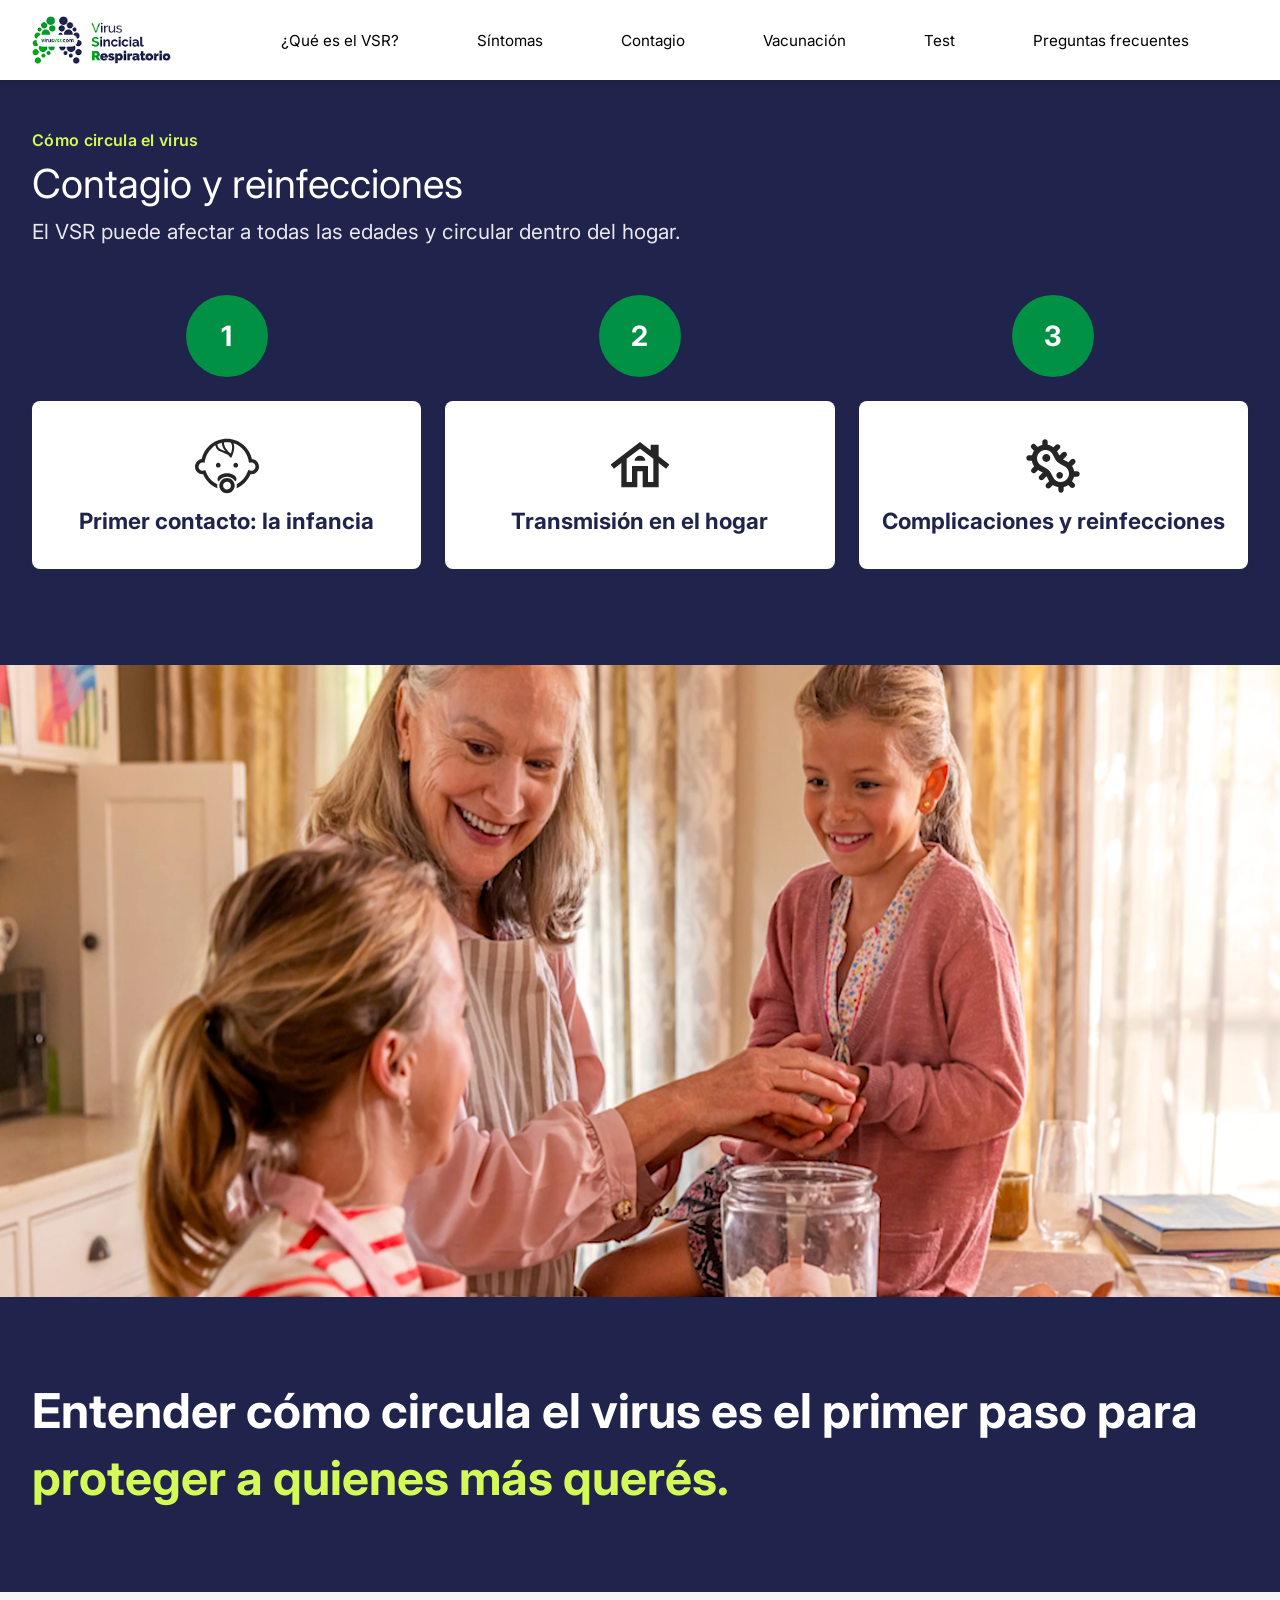
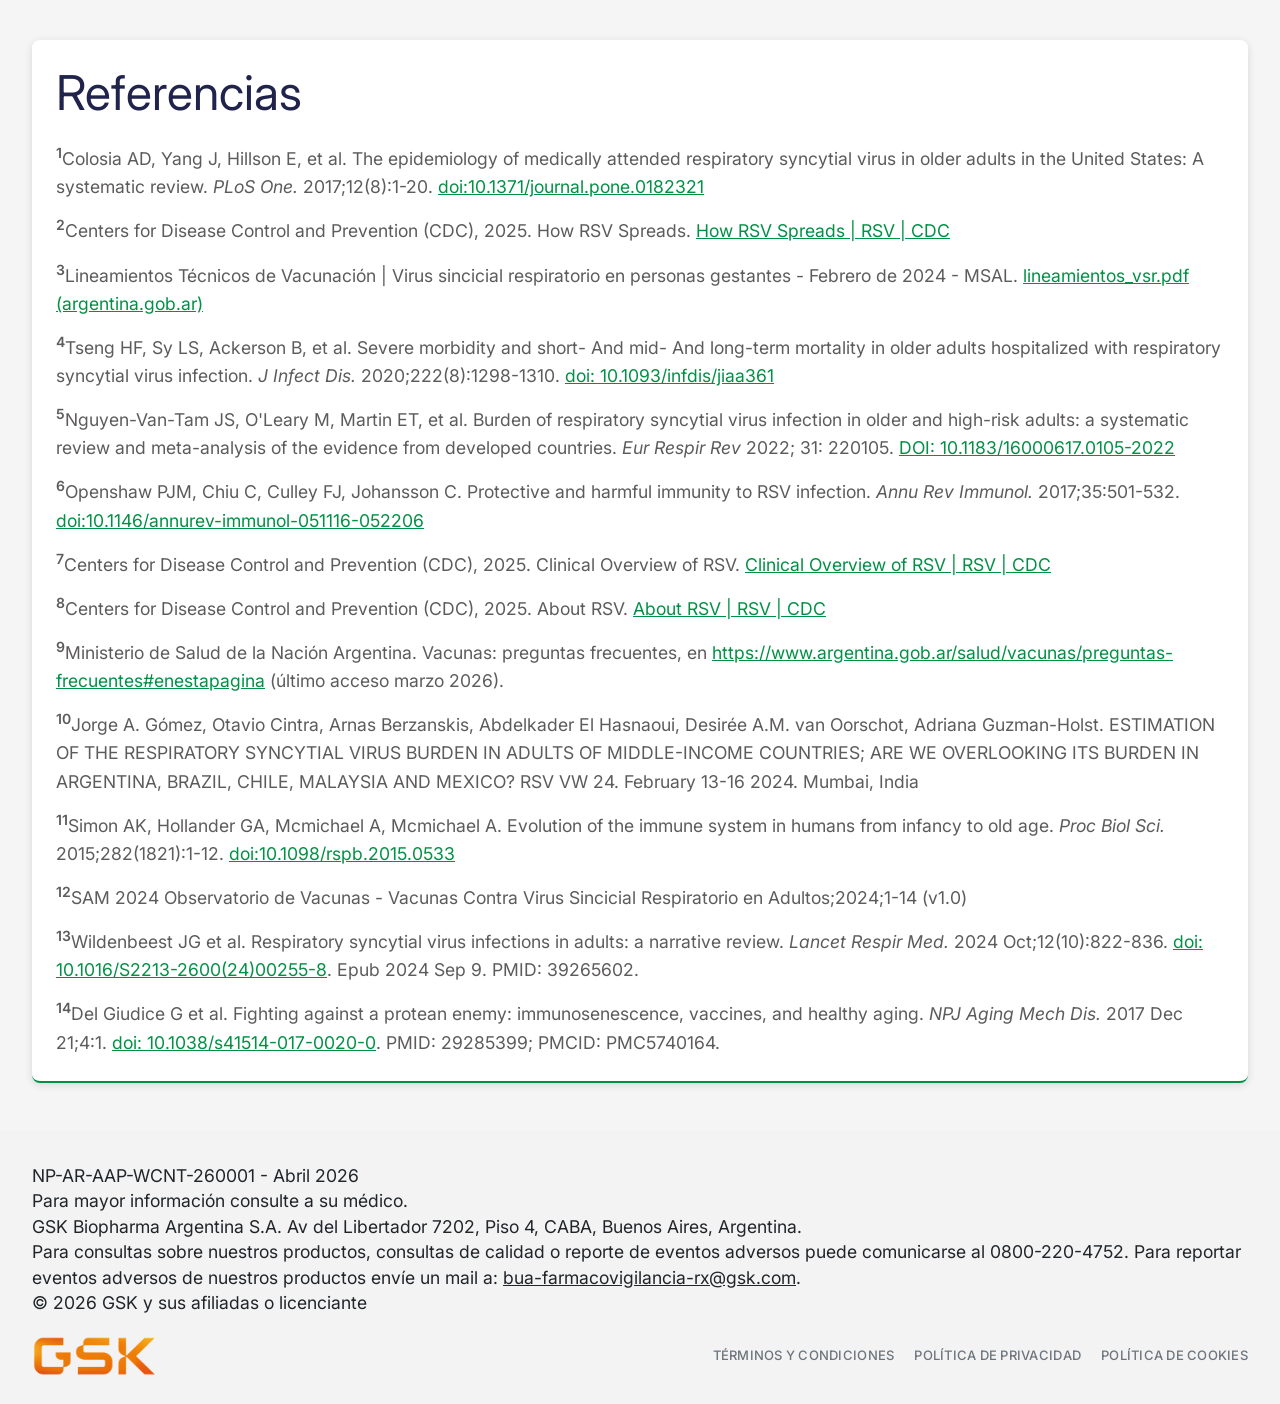
==== commit 98f5f60e: "Correcciones de valen 29-4" ====
--- a/contagio.html
+++ b/contagio.html
@@ -19,12 +19,12 @@
         <img src="assets/img/logo-principal-pc.png" alt="VSR - Virus Sincicial Respiratorio" class="logo-img logo-img-pc d-none d-lg-block">
       </a>
       <nav class="header-nav d-none d-lg-flex align-items-center" aria-label="Navegación principal">
-        <a href="que-es.html#que-es" class="header-nav-link">¿Qué es el VSR?</a>
-        <a href="sintomas.html#sintomas" class="header-nav-link">Síntomas</a>
-        <a href="#contagio" class="header-nav-link">Contagio</a>
-        <a href="index.html#vacunacion" class="header-nav-link">Vacunación</a>
-        <a href="index.html#evaluar-riesgo" class="header-nav-link">Test</a>
-        <a href="index.html#faq" class="header-nav-link">Preguntas frecuentes</a>
+        <a href="que-es.html" class="header-nav-link">¿Qué es el VSR?</a>
+        <a href="sintomas.html" class="header-nav-link">Síntomas</a>
+        <a href="contagio.html" class="header-nav-link">Contagio</a>
+        <a href="vacunacion.html" class="header-nav-link">Vacunación</a>
+        <a href="test.html" class="header-nav-link">Test</a>
+        <a href="preguntas-frecuentes.html" class="header-nav-link">Preguntas frecuentes</a>
       </nav>
     </div>
     <div class="header-line"></div>
@@ -104,7 +104,7 @@
       <div class="section-entender-foto position-relative">
         <img src="assets/img/entender-como-circula.png" alt="" class="section-entender-img d-lg-none">
         <img src="assets/img/imagen-pc.png" alt="" class="section-entender-img section-entender-img-pc d-none d-lg-block">
-        <div class="section-entender-overlay d-none d-lg-flex">
+        <div class="section-entender-overlay">
           <span>Este encuentro podría<br>ser interrumpido por el <span class="entender-overlay-vsr">VSR</span></span>
         </div>
       </div>
@@ -190,6 +190,37 @@
     </div>
   </footer>
 
+  <div class="mobile-menu-overlay d-lg-none" id="mobileMenuOverlay" aria-hidden="true">
+    <div class="mobile-menu-panel" id="mobileMenuPanel" role="dialog" aria-label="Menú de navegación">
+      <div class="mobile-menu-header d-flex align-items-start justify-content-between p-4">
+        <a href="index.html" class="mobile-menu-logo d-flex align-items-center text-decoration-none" id="mobileMenuLogoLink">
+          <img src="assets/img/logo-principal-pc.png" alt="" class="mobile-menu-logo-img me-2">
+        </a>
+        <button type="button" class="mobile-menu-close btn p-0" id="mobileMenuClose" aria-label="Cerrar menú">
+          <i class="bi bi-x-lg"></i>
+        </button>
+      </div>
+      <nav class="mobile-menu-nav px-4 pb-4">
+        <a href="que-es.html" class="mobile-menu-link"><img src="assets/img/icon/que-es.svg" alt="" class="mobile-menu-icon"><span>¿Qué es el VSR?</span></a>
+        <a href="sintomas.html" class="mobile-menu-link"><img src="assets/img/icon/sintomas.svg" alt="" class="mobile-menu-icon"><span>Síntomas</span></a>
+        <a href="contagio.html" class="mobile-menu-link"><img src="assets/img/contagios-reinfecciones/reinfecciones.svg" alt="" class="mobile-menu-icon"><span>Contagio</span></a>
+        <a href="vacunacion.html" class="mobile-menu-link"><img src="assets/img/icon/prevencion.svg" alt="" class="mobile-menu-icon"><span>Vacunación</span></a>
+        <a href="test.html" class="mobile-menu-link"><i class="bi bi-ui-checks mobile-menu-icon mobile-menu-icon-bi" aria-hidden="true"></i><span>Test</span></a>
+        <a href="preguntas-frecuentes.html" class="mobile-menu-link"><i class="bi bi-question-circle mobile-menu-icon mobile-menu-icon-bi"></i><span>Preguntas frecuentes</span></a>
+      </nav>
+    </div>
+  </div>
+
+  <nav class="bottom-nav d-lg-none" aria-label="Navegación principal">
+    <a href="que-es.html" class="bottom-nav-item"><img src="assets/img/icon/que-es.svg" alt="" class="bottom-nav-icon"><span>¿Qué es?</span></a>
+    <a href="sintomas.html" class="bottom-nav-item"><img src="assets/img/icon/sintomas.svg" alt="" class="bottom-nav-icon"><span>Síntomas</span></a>
+    <a href="contagio.html" class="bottom-nav-item active"><img src="assets/img/icon/prevencion.svg" alt="" class="bottom-nav-icon"><span>Contagio</span></a>
+    <a href="vacunacion.html" class="bottom-nav-item"><img src="assets/img/icon/vacunacion.svg" alt="" class="bottom-nav-icon"><span>Vacunación</span></a>
+    <button type="button" class="bottom-nav-item bottom-nav-item-btn" id="btnVerMasMenu" aria-label="Ver más opciones"><img src="assets/img/icon/ver-mas.png" alt="" class="bottom-nav-icon"><span>Ver más</span></button>
+  </nav>
+
   <script src="https://cdn.jsdelivr.net/npm/bootstrap@5.3.2/dist/js/bootstrap.bundle.min.js"></script>
+  <script src="js/main.js"></script>
+  <script src="js/page-transition.js"></script>
 </body>
 </html>
--- a/css/style.css
+++ b/css/style.css
@@ -17,6 +17,25 @@
   min-height: 100vh;
   background-color: #f5f5f5;
   font-family: "Inter", system-ui, -apple-system, "Segoe UI", Roboto, "Helvetica Neue", Arial, sans-serif;
+}
+
+body.page-transition {
+  opacity: 0;
+  transition: opacity 220ms ease-in-out;
+}
+
+body.page-transition.page-ready {
+  opacity: 1;
+}
+
+@view-transition {
+  navigation: auto;
+}
+
+::view-transition-old(root),
+::view-transition-new(root) {
+  animation-duration: 0.28s;
+  animation-timing-function: ease-in-out;
 }
 
 /* ========== HEADER CON LOGO ========== */
@@ -857,7 +876,7 @@
 }
 
 .section-evaluar-riesgo {
-  background-color: #fafafa;
+  background-color: #E8EDE9;
   color: #212529;
   padding-top: 3rem;
   padding-bottom: 3rem;
@@ -1869,7 +1888,7 @@
 
 /* ========== Video (Conocé más) ========== */
 .section-video-contagio {
-  background-color: #e9e9ed;
+  background-color: #fafafa;
   color: #212529;
 }
 
@@ -2301,9 +2320,9 @@
   }
 
   .contagio-flow-card .contagio-flow-title {
-    font-size: 1.5rem;
+    font-size: 1.4rem;
     text-align: center;
-    font-weight: 400;
+    font-weight: 700;
     color: #20244c;
     max-width: 100%;
   }
@@ -2319,6 +2338,7 @@
 }
 
 .section-entender-foto {
+  position: relative;
   width: 100%;
   height: auto;
   min-height: auto;
@@ -2350,27 +2370,74 @@
   color: #D3FA57;
 }
 
-/* Bloque overlay sobre la imagen - solo PC */
+/* Mobile: mostrar el mismo recuadro sin romper el layout */
+.section-entender-overlay {
+  position: absolute;
+  top: auto;
+  bottom: 0.75rem;
+  left: 50%;
+  transform: translateX(-50%);
+  display: flex;
+  align-items: center;
+  justify-content: center;
+  background-color: rgba(50, 52, 72, 1);
+  color: #fff;
+  padding: 0.55rem 1.1rem;
+  border-radius: 0;
+  text-align: center;
+  font-size: 0.95rem;
+  line-height: 1.2;
+  width: min(92%, 520px);
+  max-width: 92%;
+  z-index: 2;
+  opacity: 1;
+  visibility: visible;
+  pointer-events: none;
+}
+
+.section-entender-overlay .entender-overlay-vsr {
+  color: #D3FA57;
+  font-weight: 700;
+}
+
+@media (max-width: 991px) {
+  .section-entender-overlay {
+    animation: entender-overlay-slide-in-mobile 420ms ease-out both;
+  }
+}
+
+@keyframes entender-overlay-slide-in-mobile {
+  0% {
+    opacity: 0;
+    transform: translateX(-40%);
+  }
+  100% {
+    opacity: 1;
+    transform: translateX(-50%);
+  }
+}
+
+@media (prefers-reduced-motion: reduce) {
+  .section-entender-overlay {
+    animation: none !important;
+  }
+}
+
+/* En desktop, mantener comportamiento hover actual */
 @media (min-width: 992px) {
   .section-entender-foto {
-    position: relative;
     cursor: default;
   }
 
   .section-entender-overlay {
-    position: absolute;
     top: 80%;
-    left: 50%;
     transform: translate(-50%, -50%);
     background-color: rgba(50, 52, 72, 1);
-    color: #fff;
     padding: 2.25rem 2rem;
     border-radius: 0px;
-    text-align: center;
     font-size: 2.25rem;
     line-height: 1.4;
     max-width: 90%;
-    z-index: 2;
     opacity: 0;
     visibility: hidden;
     pointer-events: none;
@@ -2382,11 +2449,6 @@
     opacity: 1;
     visibility: visible;
     pointer-events: auto;
-  }
-
-  .section-entender-overlay .entender-overlay-vsr {
-    color: #D3FA57;
-    font-weight: 700;
   }
   .section-entender-frase{
     font-size: 3rem;
@@ -2646,6 +2708,36 @@
     text-align: left !important;
   }
 
+  .prevencion-consulta-btns {
+    gap: 50px !important;
+    justify-content: center;
+    margin-top: 50px !important;
+  }
+
+  .btn-prevencion-consulta {
+    display: inline-flex;
+    align-items: center;
+    justify-content: center;
+    gap: 8px;
+    min-width: 298px;
+    height: 56px;
+    padding: 16px 32px;
+    border-radius: 99px;
+    background: #E6F4EC;
+    color: #009145;
+    border: 1px solid rgba(0, 145, 69, 0.14);
+    box-shadow: 0 2px 4px rgba(0, 0, 0, 0.15);
+    font-size: 20px;
+    font-weight: 500;
+    line-height: 1;
+  }
+
+  .btn-prevencion-consulta:hover {
+    background: #d8efe2;
+    color: #007a38;
+    border-color: rgba(0, 145, 69, 0.2);
+  }
+
   .prevencion-title{
     font-size: 3rem;
   }
@@ -2908,7 +3000,7 @@
     margin-top: 2rem;
   }
   .donde-vacuno-panel-resultados {
-    padding: 1.5rem;
+    padding: 1rem 0rem;
   }
   .donde-vacuno-lista-resultados {
     max-height: none;
@@ -3660,6 +3752,11 @@
 @media (max-width: 991.98px) {
   .accordion-faq-main .accordion-header .accordion-button.faq-main-category-btn {
     font-size: 1rem;
+  }
+
+  .accordion-faq-main-inner .accordion-button {
+    font-size: 1rem;
+    line-height: 1.35;
   }
 }
 
@@ -4244,3 +4341,11 @@
     font-weight: 400;
   }
 }
+
+@media (max-width: 991.98px) {
+  .accordion-faq-main-inner .accordion-button,
+  .accordion-faq-inner .accordion-button {
+    font-size: 1rem !important;
+    line-height: 1.35;
+  }
+}
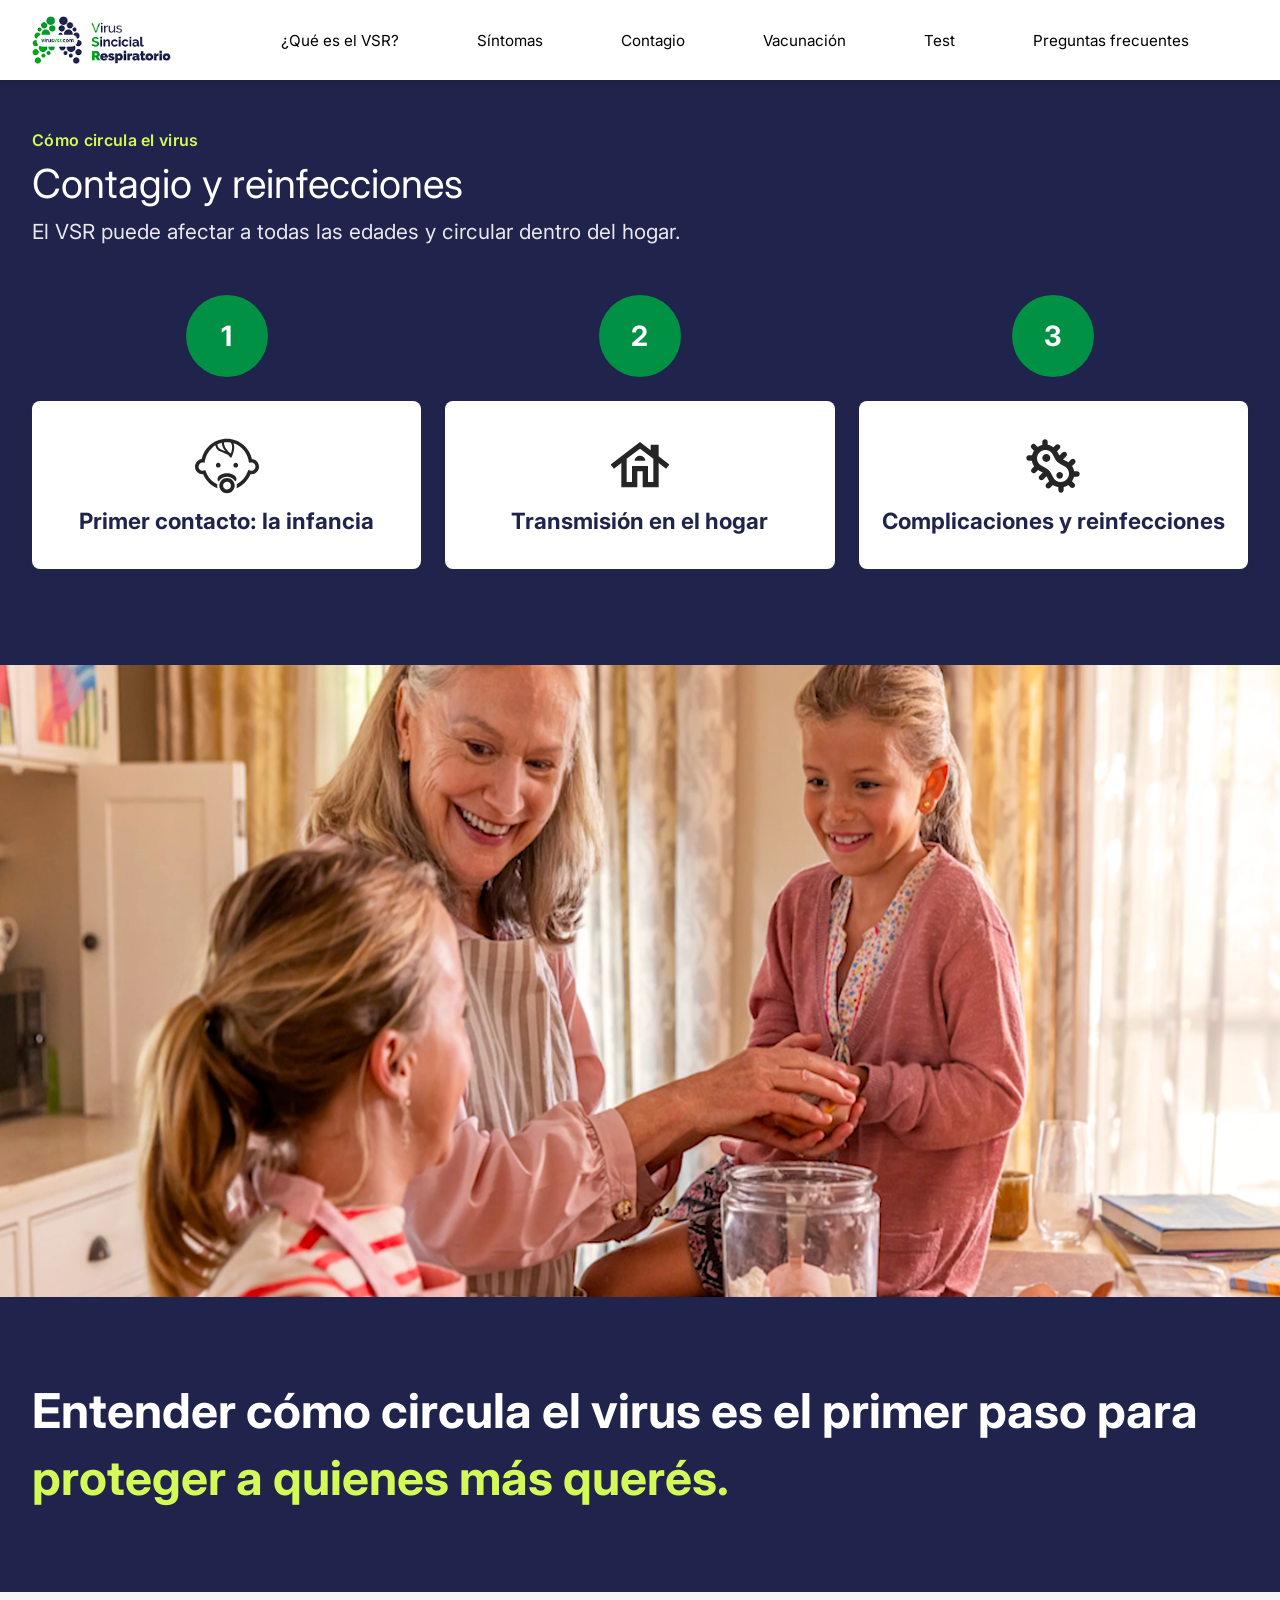
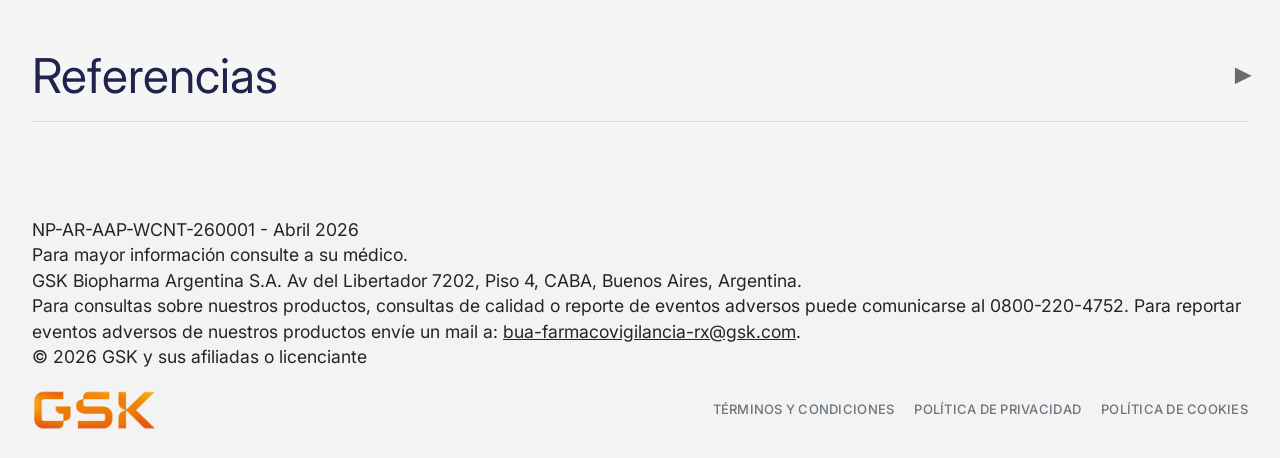
==== commit fe551b22: "Quita el recuadro gris superpuesto en secciones de contagio. Se elimina el overlay con el texto "Est" ====
--- a/contagio.html
+++ b/contagio.html
@@ -104,9 +104,6 @@
       <div class="section-entender-foto position-relative">
         <img src="assets/img/entender-como-circula.png" alt="" class="section-entender-img d-lg-none">
         <img src="assets/img/imagen-pc.png" alt="" class="section-entender-img section-entender-img-pc d-none d-lg-block">
-        <div class="section-entender-overlay">
-          <span>Este encuentro podría<br>ser interrumpido por el <span class="entender-overlay-vsr">VSR</span></span>
-        </div>
       </div>
       <div class="section-entender-texto">
         <div class="container">
--- a/css/style.css
+++ b/css/style.css
@@ -8,6 +8,10 @@
   --vsr-card-bg-light: #3d3d3d;
   --vsr-text: #e0e0e0;
   --vsr-text-muted: #9e9e9e;
+  /* Glitch hero/banner: un solo valor para ciclo y para cuándo aparece el cartel (primer frame glitch = 64%) */
+  --hero-glitch-cycle: 3s;
+  --hero-label-appear-delay: calc(var(--hero-glitch-cycle) * 0.64);
+  --hero-label-enter-duration: 0.7s;
 }
 
 /* ========== Base ========== */
@@ -155,6 +159,15 @@
     /* Proporción del diseño Figma: 632×596 para que no se estire */
   }
 
+  .hero-desktop-img-wrap::after {
+    content: "";
+    position: absolute;
+    inset: 0;
+    background: rgba(0, 0, 0, 0.28);
+    z-index: 1;
+    pointer-events: none;
+  }
+
   .hero-desktop-bg {
     position: absolute;
     inset: 0;
@@ -164,37 +177,49 @@
     background-repeat: no-repeat;
   }
 
+  .hero-desktop-video {
+    position: absolute;
+    inset: 0;
+    width: 100%;
+    height: 100%;
+    object-fit: cover;
+    object-position: center;
+    z-index: 0;
+  }
+
   .hero-desktop-overlay {
     position: absolute;
-    bottom: 1rem;
+    top: 50%;
     left: 50%;
-    transform: translateX(calc(-50% - 40px));
-    background-color: rgba(54, 54, 54, 1);
+    transform: translateX(-50%);
+    background-color: transparent;
     color: #fff;
-    padding: 1rem 1.5rem;
-    border-radius: 8px;
-    max-width: 450px;
-    width: max-content;
+    padding: 0;
+    border-radius: 0;
+    max-width: 90%;
+    width: auto;
     z-index: 2;
     opacity: 0;
     visibility: hidden;
     pointer-events: none;
-    transition: opacity 0.28s ease, visibility 0.28s ease, transform 0.28s ease;
-  }
-
-  .hero-desktop-img-wrap:hover .hero-desktop-overlay,
-  .hero-desktop-img-wrap:focus-within .hero-desktop-overlay {
-    opacity: 1;
-    visibility: visible;
-    pointer-events: auto;
-    transform: translateX(-50%);
+    box-shadow: none;
+    filter: none;
+    animation: hero-desktop-overlay-enter var(--hero-label-enter-duration) ease-out var(--hero-label-appear-delay) forwards;
   }
 
   .hero-desktop-overlay-text {
-    font-size: 2rem;
+    font-size: 1rem;
     font-weight: 600;
     margin: 0;
     text-align: center;
+    white-space: nowrap;
+    overflow: hidden;
+    width: 0;
+    border-right: 2px solid rgba(255, 255, 255, 0.9);
+    text-shadow: 0 0 12px rgba(0, 0, 0, 0.75);
+    animation:
+      typewriter-desktop 2.2s steps(55, end) var(--hero-label-appear-delay) forwards,
+      caret-blink 0.8s steps(1, end) calc(var(--hero-label-appear-delay) + 2.2s) infinite;
   }
 
   .hero-desktop-overlay .text-vsr {
@@ -299,43 +324,351 @@
   overflow: hidden;
 }
 
-.banner-bg {
+.banner-main::after {
+  content: "";
+  position: absolute;
+  inset: 0;
+  background: rgba(0, 0, 0, 0.28);
+  z-index: 1;
+  pointer-events: none;
+}
+
+.banner-mobile-video {
+  position: absolute;
+  inset: 0;
+  width: 100%;
+  height: 100%;
+  object-fit: cover;
+  object-position: center;
+  z-index: 0;
+}
+
+.banner-bg,
+.hero-desktop-bg {
   position: absolute;
   inset: 0;
   background-color: #2c3e50;
-  background-image: url("../assets/img/banner-principal.png");
+  background-image: var(--glitch-base);
   background-size: cover;
   background-position: center;
   background-repeat: no-repeat;
+  overflow: hidden;
+  transform: translateZ(0);
+  backface-visibility: hidden;
+  animation: glitch-swap var(--hero-glitch-cycle) infinite linear;
+}
+
+.banner-bg::before,
+.hero-desktop-bg::before {
+  content: "";
+  position: absolute;
+  inset: 0;
+  pointer-events: none;
+  mix-blend-mode: screen;
+  opacity: 0;
+  background:
+    repeating-linear-gradient(
+      0deg,
+      rgba(255, 255, 255, 0.13) 0,
+      rgba(255, 255, 255, 0.13) 1px,
+      rgba(0, 0, 0, 0) 1px,
+      rgba(0, 0, 0, 0) 3px
+    ),
+    linear-gradient(
+      90deg,
+      rgba(40, 255, 220, 0.09),
+      rgba(255, 0, 220, 0.09)
+    );
+  background-size: 100% 100%, 280% 100%;
+  animation: glitch-tv-lines var(--hero-glitch-cycle) infinite linear;
+}
+
+.banner-bg::after,
+.hero-desktop-bg::after {
+  content: "";
+  position: absolute;
+  inset: 0;
+  pointer-events: none;
+  opacity: 0;
+  mix-blend-mode: screen;
+  background-image:
+    radial-gradient(circle at 20% 20%, rgba(255, 255, 255, 0.22) 0 0.7px, transparent 0.8px),
+    radial-gradient(circle at 74% 58%, rgba(255, 255, 255, 0.16) 0 0.6px, transparent 0.7px),
+    radial-gradient(circle at 40% 83%, rgba(255, 255, 255, 0.16) 0 0.6px, transparent 0.7px);
+  background-size: 3px 3px, 4px 4px, 5px 5px;
+  animation: glitch-tv-noise var(--hero-glitch-cycle) infinite linear;
+}
+
+.banner-bg {
+  --glitch-base: url("../assets/img/banner-principal.png");
+  --glitch-1: url("../assets/img/glitch-img-2/glitch-image-1777907784.png");
+  --glitch-2: url("../assets/img/glitch-img-2/glitch-image-1777907786.png");
+  --glitch-3: url("../assets/img/glitch-img-2/glitch-image-1777907787.png");
+  --glitch-4: url("../assets/img/glitch-img-2/glitch-image-1777907789.png");
+  --glitch-5: url("../assets/img/glitch-img-2/glitch-image-1777907790.png");
+  --glitch-6: url("../assets/img/glitch-img-2/glitch-image-1777907792.png");
+  --glitch-7: url("../assets/img/glitch-img-2/glitch-image-1777907793.png");
+  --glitch-8: url("../assets/img/glitch-img-2/glitch-image-1777907795.png");
+  --glitch-9: url("../assets/img/glitch-img-2/glitch-image-1777907796.png");
+  --glitch-10: url("../assets/img/glitch-img-2/glitch-image-1777907797.png");
+}
+
+.hero-desktop-bg {
+  --glitch-base: url("../assets/img/Imagen-principal-pc.png");
+  --glitch-1: url("../assets/img/glitch-img-2/glitch-image-1777907784.png");
+  --glitch-2: url("../assets/img/glitch-img-2/glitch-image-1777907786.png");
+  --glitch-3: url("../assets/img/glitch-img-2/glitch-image-1777907787.png");
+  --glitch-4: url("../assets/img/glitch-img-2/glitch-image-1777907789.png");
+  --glitch-5: url("../assets/img/glitch-img-2/glitch-image-1777907790.png");
+  --glitch-6: url("../assets/img/glitch-img-2/glitch-image-1777907792.png");
+  --glitch-7: url("../assets/img/glitch-img-2/glitch-image-1777907793.png");
+  --glitch-8: url("../assets/img/glitch-img-2/glitch-image-1777907795.png");
+  --glitch-9: url("../assets/img/glitch-img-2/glitch-image-1777907796.png");
+  --glitch-10: url("../assets/img/glitch-img-2/glitch-image-1777907797.png");
+}
+
+@keyframes glitch-swap {
+  0% {
+    background-image: var(--glitch-base);
+    background-size: cover;
+    opacity: 0.86;
+    filter: saturate(1.04) contrast(1.12) blur(1.8px);
+  }
+  10% {
+    background-image: var(--glitch-1);
+    background-size: cover;
+    opacity: 0.98;
+    filter: saturate(1.06) contrast(1.04) blur(0.4px);
+  }
+  20% {
+    background-image: var(--glitch-2);
+    background-size: cover;
+    opacity: 0.84;
+    filter: saturate(1.08) contrast(1.11) blur(1.4px);
+  }
+  30% {
+    background-image: var(--glitch-3);
+    background-size: cover;
+    opacity: 0.93;
+    filter: saturate(1.07) contrast(1.09) blur(1px);
+  }
+  40% {
+    background-image: var(--glitch-4);
+    background-size: cover;
+    opacity: 0.8;
+    filter: saturate(1.1) contrast(1.15) blur(2.2px);
+  }
+  50% {
+    background-image: var(--glitch-5);
+    background-size: cover;
+    opacity: 0.92;
+    filter: saturate(1.08) contrast(1.08) blur(1.2px);
+  }
+  60% {
+    background-image: var(--glitch-6);
+    background-size: cover;
+    opacity: 0.78;
+    filter: saturate(1.12) contrast(1.17) blur(2.6px);
+  }
+  70% {
+    background-image: var(--glitch-7);
+    background-size: cover;
+    opacity: 0.9;
+    filter: saturate(1.09) contrast(1.1) blur(1.5px);
+  }
+  80% {
+    background-image: var(--glitch-8);
+    background-size: cover;
+    opacity: 0.76;
+    filter: saturate(1.14) contrast(1.2) blur(2.9px);
+  }
+  90% {
+    background-image: var(--glitch-9);
+    background-size: cover;
+    opacity: 0.88;
+    filter: saturate(1.1) contrast(1.12) blur(1.7px);
+  }
+  100% {
+    background-image: var(--glitch-10);
+    background-size: cover;
+    opacity: 0.74;
+    filter: saturate(1.15) contrast(1.22) blur(3.1px);
+  }
+}
+
+@keyframes glitch-tv-lines {
+  0% {
+    opacity: 0.34;
+    background-position: 0 0, 0 0;
+    filter: contrast(1.08);
+  }
+  10%, 20%, 30%, 40%, 50%, 60%, 70%, 80%, 90%, 100% {
+    opacity: 0.55;
+    background-position: 0 0, 100% 0;
+    filter: contrast(1.15);
+  }
+}
+
+@keyframes glitch-tv-noise {
+  0% {
+    opacity: 0.2;
+    transform: translateX(0);
+  }
+  10% {
+    opacity: 0.18;
+    transform: translateX(-1px);
+  }
+  20% {
+    opacity: 0.28;
+    transform: translateX(2px);
+  }
+  30% {
+    opacity: 0.22;
+    transform: translateX(-2px);
+  }
+  40% {
+    opacity: 0.32;
+    transform: translateX(3px);
+  }
+  50% {
+    opacity: 0.22;
+    transform: translateX(-3px);
+  }
+  60% {
+    opacity: 0.34;
+    transform: translateX(2px);
+  }
+  70% {
+    opacity: 0.24;
+    transform: translateX(-2px);
+  }
+  80% {
+    opacity: 0.38;
+    transform: translateX(3px);
+  }
+  90% {
+    opacity: 0.26;
+    transform: translateX(-2px);
+  }
+  100% {
+    opacity: 0.42;
+    transform: translateX(1px);
+  }
+}
+
+@keyframes hero-desktop-overlay-enter {
+  from {
+    opacity: 0;
+    visibility: hidden;
+    transform: translate(-50%, -50%) scale(0.99);
+    filter: none;
+    box-shadow: none;
+  }
+  1% {
+    visibility: visible;
+  }
+  to {
+    opacity: 1;
+    visibility: visible;
+    transform: translate(-50%, -50%) scale(1);
+    filter: none;
+    pointer-events: auto;
+    box-shadow: none;
+  }
+}
+
+@keyframes typewriter-desktop {
+  from { width: 0; }
+  to { width: 55ch; }
+}
+
+@keyframes typewriter-line-1 {
+  from { width: 0; }
+  to { width: 21ch; }
+}
+
+@keyframes typewriter-line-2 {
+  from { width: 0; }
+  to { width: 33ch; }
+}
+
+@keyframes caret-blink {
+  0%, 49% { border-right-color: rgba(255, 255, 255, 0.9); }
+  50%, 100% { border-right-color: transparent; }
+}
+
+@media (prefers-reduced-motion: reduce) {
+  .banner-bg,
+  .hero-desktop-bg {
+    animation: none !important;
+    filter: none !important;
+  }
+
+  .banner-bg::before,
+  .banner-bg::after,
+  .hero-desktop-bg::before,
+  .hero-desktop-bg::after {
+    animation: none !important;
+    opacity: 0 !important;
+  }
+
+  .hero-desktop-overlay {
+    animation: none !important;
+    opacity: 1 !important;
+    visibility: visible !important;
+    transform: translate(-50%, -50%) !important;
+    filter: none !important;
+    pointer-events: auto !important;
+    box-shadow: none !important;
+  }
+
+  .banner-box {
+    animation: none !important;
+    opacity: 1 !important;
+    transform: none !important;
+    filter: none !important;
+    box-shadow: none !important;
+  }
 }
 
 .banner-content {
   position: relative;
-  z-index: 1;
+  z-index: 2;
   display: flex;
-  align-items: flex-end;
+  align-items: center;
   justify-content: center;
   padding: 0;
   width: 100%;
+  min-height: 388px;
 }
 
 .banner-box {
-  background-color: #363636;
+  background-color: transparent;
   color: #fff;
   text-align: center;
-  padding: 1rem 1.5rem;
-  width: 100%;
-  max-width: 100%;
+  padding: 0;
+  width: auto;
+  max-width: 90%;
   opacity: 0;
-  transform: translateX(-40px);
-  animation: banner-box-enter 0.6s ease 2s forwards;
-  margin-bottom:20px ;
+  transform: none;
+  box-shadow: none;
+  filter: none;
+  animation: banner-box-enter var(--hero-label-enter-duration) ease-out var(--hero-label-appear-delay) forwards;
+  margin-bottom: 0;
 }
 
 @keyframes banner-box-enter {
+  from {
+    opacity: 0;
+    transform: scale(0.99);
+    filter: blur(14px);
+    box-shadow: none;
+  }
   to {
     opacity: 1;
-    transform: translateX(0);
+    transform: scale(1);
+    filter: none;
+    box-shadow: none;
   }
 }
 
@@ -344,6 +677,33 @@
   font-weight: 700;
   margin: 0;
   line-height: 1.3;
+  white-space: nowrap;
+  overflow: hidden;
+  width: 0;
+  border-right: 2px solid rgba(255, 255, 255, 0.9);
+  text-shadow: 0 0 12px rgba(0, 0, 0, 0.75);
+}
+
+.banner-box-line:nth-child(1) {
+  animation:
+    typewriter-line-1 1.1s steps(21, end) var(--hero-label-appear-delay) forwards,
+    caret-blink 0.8s steps(1, end) calc(var(--hero-label-appear-delay) + 1.1s) infinite;
+}
+
+.banner-box-line:nth-child(2) {
+  animation:
+    typewriter-line-2 1.2s steps(33, end) calc(var(--hero-label-appear-delay) + 1.1s) forwards,
+    caret-blink 0.8s steps(1, end) calc(var(--hero-label-appear-delay) + 2.3s) infinite;
+}
+
+@media (max-width: 991.98px) {
+  .banner-box-line {
+    white-space: normal;
+    width: auto;
+    overflow: visible;
+    border-right: 0;
+    animation: none !important;
+  }
 }
 
 .banner-box-vsr {
@@ -813,11 +1173,7 @@
   text-align: left;
 }
 
-.tabs-text sup {
-  font-size: 0.7em;
-  vertical-align: super;
-  line-height: 0;
-}
+
 
 .tab-card {
   background: #fff;
@@ -2373,22 +2729,24 @@
 /* Mobile: mostrar el mismo recuadro sin romper el layout */
 .section-entender-overlay {
   position: absolute;
-  top: auto;
-  bottom: 0.75rem;
+  top: 62%;
+  bottom: auto;
   left: 50%;
-  transform: translateX(-50%);
+  right: auto;
+  transform: translate(-50%, -50%);
   display: flex;
   align-items: center;
   justify-content: center;
   background-color: rgba(50, 52, 72, 1);
   color: #fff;
-  padding: 0.55rem 1.1rem;
+  padding: 1rem 0.95rem;
   border-radius: 0;
   text-align: center;
-  font-size: 0.95rem;
+  font-size: 1rem;
+  font-weight: 700;
   line-height: 1.2;
-  width: min(92%, 520px);
-  max-width: 92%;
+  width: 78%;
+  max-width: 78%;
   z-index: 2;
   opacity: 1;
   visibility: visible;
@@ -2402,24 +2760,19 @@
 
 @media (max-width: 991px) {
   .section-entender-overlay {
-    animation: entender-overlay-slide-in-mobile 420ms ease-out both;
-  }
-}
-
-@keyframes entender-overlay-slide-in-mobile {
-  0% {
+    transition: opacity 220ms ease, transform 220ms ease;
+    will-change: opacity, transform;
+  }
+
+  body.mobile-overlay-scroll .section-entender-overlay.overlay-scroll-hidden {
     opacity: 0;
-    transform: translateX(-40%);
-  }
-  100% {
-    opacity: 1;
-    transform: translateX(-50%);
+    transform: translate(-50%, -42%) scale(0.98);
   }
 }
 
 @media (prefers-reduced-motion: reduce) {
   .section-entender-overlay {
-    animation: none !important;
+    transition: none !important;
   }
 }
 
@@ -2430,13 +2783,18 @@
   }
 
   .section-entender-overlay {
+    left: 50%;
+    right: auto;
+    bottom: auto;
     top: 80%;
     transform: translate(-50%, -50%);
     background-color: rgba(50, 52, 72, 1);
     padding: 2.25rem 2rem;
     border-radius: 0px;
     font-size: 2.25rem;
+    font-weight: 400;
     line-height: 1.4;
+    width: auto;
     max-width: 90%;
     opacity: 0;
     visibility: hidden;
@@ -3036,6 +3394,7 @@
   background: rgba(255, 255, 255, 0.08);
   border-radius: 8px;
   margin: 0.5rem 0;
+  display: none;
 }
 
 .section-donde-vacuno .sin-resultados h4 {
@@ -3903,11 +4262,17 @@
 }
 
 .referencias-card {
-  background-color: #fff;
-  padding: 1.5rem 1.5rem 1.5rem 1.5rem;
+  background-color: transparent;
+  padding: 16px 1.25rem;
   border-radius: 8px;
-  box-shadow: 0 2px 8px rgba(0, 0, 0, 0.12);
-  border-bottom: 2px solid #009145;
+  box-shadow: none;
+  border: 0;
+}
+
+@media (min-width: 992px) {
+  .referencias-card {
+    padding: 0;
+  }
 }
 
 .referencias-title {
@@ -3917,10 +4282,58 @@
   margin: 0;
 }
 
+.referencias-toggle {
+  width: 100%;
+  display: flex;
+  align-items: center;
+  justify-content: space-between;
+  gap: 0.5rem;
+  background: transparent;
+  border: 0;
+  padding: 0 0 0.6rem 0;
+  text-align: left;
+  border-bottom: 1px solid #d9d9d9;
+  margin-bottom: 0.9rem;
+  cursor: pointer;
+}
+
+.referencias-toggle .referencias-title {
+  font-size: 1rem;
+  font-weight: 500;
+  color: #20244C;
+}
+
+.referencias-toggle-icon {
+  color: #6b6b6b;
+  font-size: 2.1rem;
+  line-height: 1;
+  transition: transform 0.2s ease;
+}
+
+@media (max-width: 991px) {
+  .referencias-toggle-icon {
+    font-size: 1.7rem;
+  }
+}
+
+.referencias-card.is-collapsed .referencias-toggle-icon {
+  transform: rotate(-90deg);
+}
+
 .referencias-list {
   margin: 0;
-  padding-left: 0;
-  list-style: none;
+  padding-left: 1.5rem;
+  list-style: decimal;
+  max-height: 2800px;
+  opacity: 1;
+  overflow: hidden;
+  transition: max-height 320ms ease, opacity 220ms ease;
+}
+
+.referencias-card.is-collapsed .referencias-list {
+  max-height: 0;
+  opacity: 0;
+  pointer-events: none;
 }
 
 .referencias-item {
@@ -3933,8 +4346,7 @@
 }
 
 .referencias-item sup {
-  font-size: 14px;
-  font-weight: 600;
+  display: none;
 }
 
 .referencias-item:last-child {
